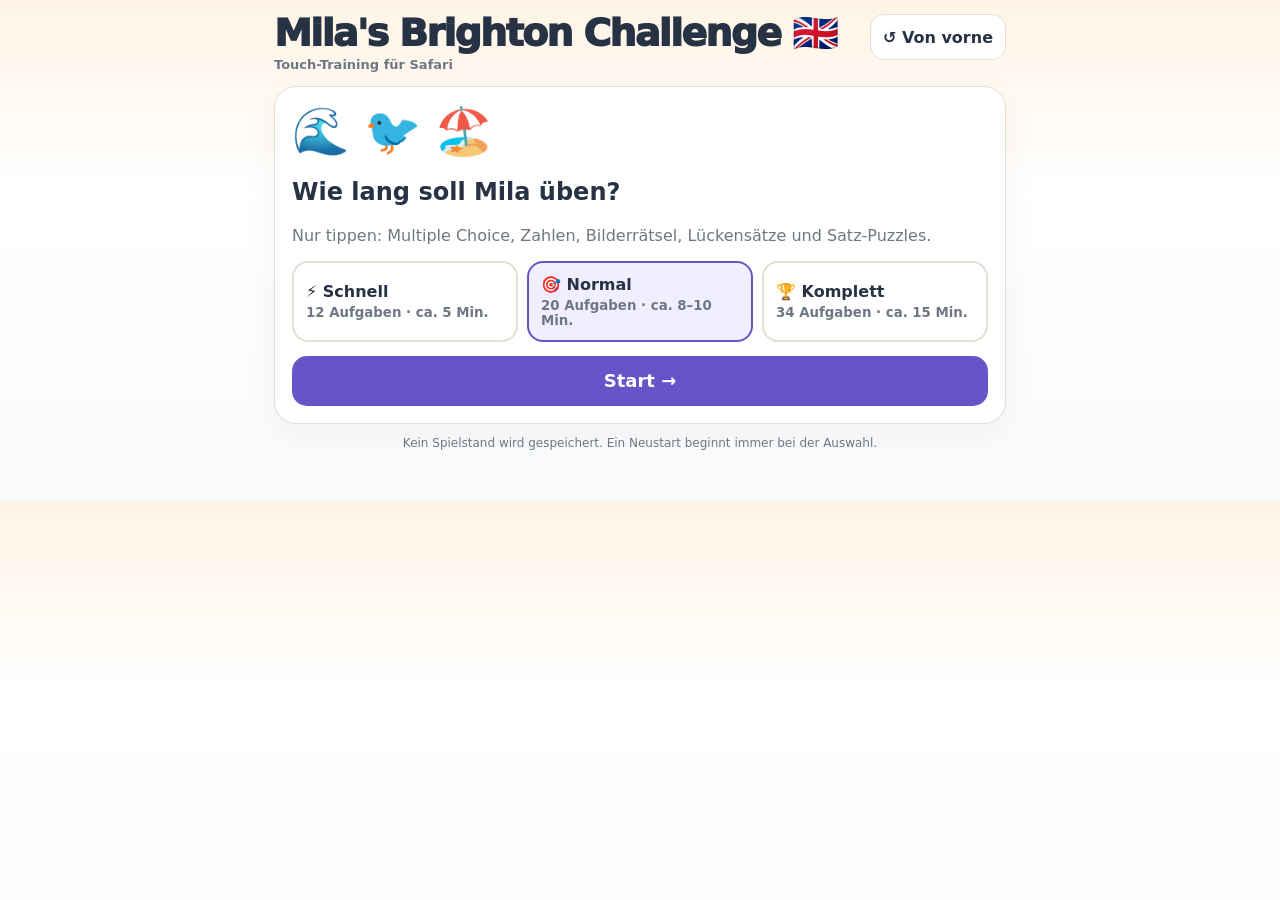
==== mila-brighton/index.html @ 9103e8d4 "Add Mila Brighton vocabulary trainer" ====
<!doctype html>
<html lang="de">
<head>
<meta charset="utf-8">
<meta name="viewport" content="width=device-width,initial-scale=1,viewport-fit=cover,maximum-scale=1">
<meta name="apple-mobile-web-app-capable" content="yes">
<meta name="format-detection" content="telephone=no">
<title>Mila's Brighton Challenge</title>
<style>
:root{--a:#6555c9;--as:#f1efff;--i:#273244;--m:#6f7783;--l:#e6ddd3;--g:#177a55;--gb:#edf8f2;--r:#b94747;--rb:#fff0f0}*{box-sizing:border-box;-webkit-tap-highlight-color:transparent}body{margin:0;background:linear-gradient(#fff4e5,#fff 38%,#f8fafc);color:var(--i);font-family:-apple-system,BlinkMacSystemFont,"Segoe UI",system-ui,sans-serif}button{font:inherit;touch-action:manipulation;-webkit-appearance:none;appearance:none}.app{max-width:760px;margin:auto;padding:14px 14px 40px}.top{display:flex;justify-content:space-between;align-items:flex-start;gap:10px;margin-bottom:14px}.title{font-size:clamp(25px,7vw,38px);font-weight:950;letter-spacing:-.045em;line-height:1.02}.sub,.muted{color:var(--m)}.sub{font-size:13px;font-weight:700;margin-top:4px}.card{background:#fff;border:1px solid var(--l);border-radius:22px;padding:17px;box-shadow:0 10px 34px #4030200d}.hide{display:none!important}.reset,.soft{border:1px solid var(--l);background:#f5f1eb;color:var(--i);border-radius:14px;padding:10px 12px;min-height:46px;font-weight:850}.reset{background:#fff;white-space:nowrap}.modes{display:grid;grid-template-columns:repeat(3,1fr);gap:9px;margin-top:13px}.mode{min-height:76px;border:2px solid var(--l);border-radius:16px;background:#fff;color:var(--i);padding:12px;text-align:left;font-weight:900}.mode small{display:block;color:var(--m);font-weight:650;margin-top:4px}.mode.sel{border-color:var(--a);background:var(--as)}.primary,.choice,.word,.chip{min-height:50px;border-radius:15px;padding:11px 14px;font-weight:850}.primary{width:100%;border:0;background:var(--a);color:#fff;font-size:18px}.primary:disabled{opacity:.4}.choice{width:100%;border:2px solid var(--l);background:#fff;color:var(--i);text-align:left;font-size:17px}.choice.ok{border-color:var(--g);background:var(--gb)}.choice.no{border-color:var(--r);background:var(--rb)}.choice:disabled{opacity:1}.stats{display:flex;gap:7px;flex-wrap:wrap;margin-bottom:10px}.pill{border:1px solid var(--l);background:#fff;border-radius:999px;padding:7px 10px;font-weight:850}.prog{height:9px;background:#ece6df;border-radius:99px;overflow:hidden;margin-bottom:15px}.prog div{height:100%;background:var(--a);width:0}.kind{font-size:12px;color:var(--a);font-weight:950;text-transform:uppercase;letter-spacing:.08em}.q{font-size:clamp(24px,6vw,34px);font-weight:950;letter-spacing:-.035em;line-height:1.14;margin:7px 0}.answers{display:grid;gap:9px;margin-top:13px}.pic{font-size:84px;text-align:center;background:#f5f8fb;border:1px solid var(--l);border-radius:18px;padding:20px;margin:11px 0}.feed{display:none;margin-top:12px;padding:11px 13px;border-radius:14px;font-weight:850}.feed.good{display:block;background:var(--gb);color:#116443}.feed.bad{display:block;background:var(--rb);color:#973535}.sentence{min-height:64px;border:2px dashed #cbc3b9;border-radius:15px;padding:9px;display:flex;gap:7px;flex-wrap:wrap;align-items:center;margin-top:10px}.words{display:flex;gap:7px;flex-wrap:wrap;margin-top:10px}.word{border:1px solid #d9d2ff;background:var(--as);color:var(--i)}.word.used{opacity:.32}.chip{border:1px solid var(--l);background:#fff;color:var(--i);min-height:44px;padding:8px 10px}.row{display:flex;gap:8px;flex-wrap:wrap;margin-top:10px}.row .primary{width:auto;flex:1}.result{font-size:clamp(54px,14vw,82px);font-weight:950;letter-spacing:-.06em}.weak{display:flex;gap:7px;flex-wrap:wrap}.weak button{border:1px solid var(--l);background:#fff;border-radius:999px;min-height:44px;padding:8px 11px;font-weight:800}@media(max-width:560px){.modes{grid-template-columns:1fr}.mode{min-height:66px}.card{padding:15px}.reset{font-size:14px;padding:8px 10px}}
</style>
</head>
<body>
<div class="app" id="app">
<div class="top"><div><div class="title">Mila's Brighton Challenge 🇬🇧</div><div class="sub">Touch-Training für Safari</div></div><button id="homeTop" class="reset" type="button">↺ Von vorne</button></div>

<section id="start" class="card">
<div style="font-size:46px">🌊 🐦 🏖️</div><h2>Wie lang soll Mila üben?</h2>
<p class="muted">Nur tippen: Multiple Choice, Zahlen, Bilderrätsel, Lückensätze und Satz-Puzzles.</p>
<div class="modes">
<button class="mode" data-n="12" type="button">⚡ Schnell<small>12 Aufgaben · ca. 5 Min.</small></button>
<button class="mode sel" data-n="20" type="button">🎯 Normal<small>20 Aufgaben · ca. 8–10 Min.</small></button>
<button class="mode" data-n="34" type="button">🏆 Komplett<small>34 Aufgaben · ca. 15 Min.</small></button>
</div><button id="startBtn" class="primary" type="button" style="margin-top:14px">Start →</button>
</section>

<section id="quiz" class="hide">
<div class="stats"><span class="pill">⭐ <span id="score">0</span></span><span class="pill">🔥 <span id="streak">0</span></span><span class="pill"><span id="pos">1</span>/<span id="total">20</span></span></div>
<div class="prog"><div id="prog"></div></div>
<div class="card"><div id="kind" class="kind"></div><div id="q" class="q"></div><div id="pic" class="pic hide"></div><div id="answers" class="answers"></div>
<div id="builder" class="hide"><div id="sentence" class="sentence"><span class="muted">Tippe unten auf die Wörter.</span></div><div id="words" class="words"></div><div class="row"><button id="clear" class="soft" type="button">↩ Zurück</button><button id="check" class="primary" type="button">Satz prüfen ✓</button></div></div>
<div id="feed" class="feed" aria-live="polite"></div><button id="next" class="primary" type="button" style="margin-top:12px" disabled>Weiter →</button></div>
</section>

<section id="done" class="card hide">
<div style="font-size:54px">🎉</div><h2>Geschafft!</h2><div class="result"><span id="pct">0</span>%</div><p id="resultText" class="muted"></p><span class="pill">⭐ <span id="final">0</span> Punkte</span>
<h3>Noch einmal anschauen</h3><div id="weak" class="weak"></div>
<button id="retry" class="primary" type="button" style="margin-top:16px">🔁 Fehler-Runde</button><button id="homeBottom" class="soft" type="button" style="width:100%;margin-top:8px">↺ Ganz von vorne</button>
</section>
<p class="muted" style="text-align:center;font-size:12px">Kein Spielstand wird gespeichert. Ein Neustart beginnt immer bei der Auswahl.</p>
</div>
<script>
(function(){
"use strict";
var A=document.getElementById("app"),n=20,qs=[],ix=0,sc=0,st=0,first=true,bad=[],cur=null;
var V=[
["Welcome","Willkommen","Wörter"],["Welcome to Brighton.","Willkommen in Brighton.","Sätze"],["My name is Alice.","Ich heiße Alice.","Sätze"],["I'm from Brighton.","Ich bin aus Brighton.","Sätze"],["I am from Brighton.","Ich komme aus Brighton.","Sätze"],["I'm eleven years old.","Ich bin elf Jahre alt.","Sätze"],
["one","eins","Zahlen"],["two","zwei","Zahlen"],["three","drei","Zahlen"],["four","vier","Zahlen"],["five","fünf","Zahlen"],["six","sechs","Zahlen"],["seven","sieben","Zahlen"],["eight","acht","Zahlen"],["nine","neun","Zahlen"],["ten","zehn","Zahlen"],["eleven","elf","Zahlen"],["twelve","zwölf","Zahlen"],
["a city, cities","eine Stadt, Städte","Orte"],["in England","in England","Orte"],["my friend","mein Freund / meine Freundin","Menschen"],["too","auch","Wörter"],["by the sea","am Meer","Orte"],["the","der / die / das","Wörter"],["sea","das Meer","Orte"],["boy","der Junge","Menschen"],["girl","das Mädchen","Menschen"],["beach","der Strand","Orte"],["seagull","die Möwe","Natur"],["sky","der Himmel","Natur"],["stone","der Stein","Natur"],["(to) see","sehen / besuchen","Verben"],["(to) like","mögen","Verben"],["picture","das Bild","Wörter"],["(to) think","denken / glauben / meinen","Verben"],["nice","schön / nett","Wörter"],["I like the picture.","Ich mag das Bild.","Sätze"],["I think Scout is nice.","Ich finde / denke, Scout ist nett.","Sätze"]
].map(function(x){return{en:x[0],de:x[1],cat:x[2]};});
var B=[["Welcome","to","Brighton."],["My","name","is","Alice."],["I'm","from","Brighton."],["I","am","from","Brighton."],["I'm","eleven","years","old."],["I","like","the","picture."],["I","think","Scout","is","nice."]];
var P=[["sea","🌊"],["beach","🏖️"],["seagull","🐦"],["sky","🌤️"],["stone","🪨"],["boy","👦"],["girl","👧"],["picture","🖼️"],["a city, cities","🏙️"]];
function $(id){return document.getElementById(id)}function sh(a){a=a.slice();for(var i=a.length-1;i>0;i--){var j=Math.floor(Math.random()*(i+1)),t=a[i];a[i]=a[j];a[j]=t}return a}function pick(a,k){return sh(a).slice(0,k)}function norm(s){return String(s).replace(/[.?!]/g,"").replace(/\s+/g," ").trim().toLowerCase()}function show(id){$(id).classList.remove("hide")}function hide(id){$(id).classList.add("hide")}
function vfind(x){for(var i=0;i<V.length;i++)if(V[i].en===x)return V[i];return null}
function opts(ans,field,cat){var a=V.filter(function(v){return v[field]!==ans&&(v.cat===cat||cat==="Sätze")}).map(function(v){return v[field]});a=pick(a,3);while(a.length<3)a.push(["beach","seven","nice"][a.length]);a.push(ans);return sh(a)}
function pool(){var p=[];V.forEach(function(v){p.push({t:"mc",q:'Was bedeutet „'+v.en+'“?',a:v.de,o:opts(v.de,"de",v.cat),k:v.en});p.push({t:"mc",q:'Wie heißt „'+v.de+'“ auf Englisch?',a:v.en,o:opts(v.en,"en",v.cat),k:v.en})});P.forEach(function(x){var v=vfind(x[0]);p.push({t:"pic",q:"Was siehst du?",a:v.en,o:opts(v.en,"en",v.cat),k:v.en,e:x[1]})});B.forEach(function(w){p.push({t:"build",q:"Baue den englischen Satz.",a:w.join(" "),w:w,k:w.join(" ")})});p.push({t:"mc",q:"I ___ the picture.",a:"like",o:sh(["like","sea","eleven","girl"]),k:"(to) like"});p.push({t:"mc",q:"I ___ Scout is nice.",a:"think",o:sh(["think","beach","picture","seven"]),k:"(to) think"});p.push({t:"mc",q:"Welches englische Wort ist KEINE Zahl?",a:"sky",o:sh(["five","seven","sky","twelve"]),k:"sky"});p.push({t:"mc",q:"Welches Wort bezeichnet KEINEN Menschen?",a:"stone",o:sh(["boy","girl","my friend","stone"]),k:"stone"});return p}
function make(k){var p=pool(),o=pick(p.filter(function(x){return x.t==="pic"}),Math.min(4,Math.floor(k/5))).concat(pick(p.filter(function(x){return x.t==="build"}),Math.min(4,Math.floor(k/6))));var rest=p.filter(function(x){return o.indexOf(x)<0});return sh(o.concat(pick(rest,k-o.length))).slice(0,k)}
function home(){qs=[];ix=0;sc=0;st=0;first=true;bad=[];cur=null;hide("quiz");hide("done");show("start");$("score").textContent="0";$("streak").textContent="0";$("prog").style.width="0%";window.scrollTo(0,0)}
function start(list){qs=list||make(n);ix=0;sc=0;st=0;bad=[];hide("start");hide("done");show("quiz");$("total").textContent=qs.length;render();window.scrollTo(0,0)}
function feed(c,t){$("feed").className="feed "+c;$("feed").textContent=t}function clearFeed(){$("feed").className="feed";$("feed").textContent=""}
function render(){cur=qs[ix];first=true;$("score").textContent=sc;$("streak").textContent=st;$("pos").textContent=ix+1;$("prog").style.width=(ix/qs.length*100)+"%";$("q").textContent=cur.q;$("answers").innerHTML="";hide("pic");hide("builder");clearFeed();$("next").disabled=true;$("check").disabled=false;$("clear").disabled=false;$("kind").textContent=cur.t==="build"?"Satz-Puzzle":cur.t==="pic"?"Bilderrätsel":"Multiple Choice";if(cur.t==="pic"){$("pic").textContent=cur.e;show("pic")}if(cur.t==="build"){builder();return}cur.o.forEach(function(x){var b=document.createElement("button");b.type="button";b.className="choice";b.textContent=x;b.setAttribute("data-a",x);$("answers").appendChild(b)})}
function answer(b,x){if(!$("next").disabled)return;if(x===cur.a){b.classList.add("ok");Array.prototype.forEach.call($("answers").children,function(z){z.disabled=true});var pts=first?10:5;sc+=pts;if(first)st++;$("score").textContent=sc;$("streak").textContent=st;feed("good","✅ Richtig! +"+pts+" Punkte");$("next").disabled=false}else{b.classList.add("no");b.disabled=true;bad.push(cur.k);st=0;first=false;$("streak").textContent="0";feed("bad","Fast – probier noch einmal.")}}
function builder(){show("builder");$("sentence").innerHTML='<span class="muted">Tippe unten auf die Wörter.</span>';$("words").innerHTML="";sh(cur.w).forEach(function(x,i){var b=document.createElement("button");b.type="button";b.className="word";b.textContent=x;b.setAttribute("data-w",x);b.setAttribute("data-i",i);$("words").appendChild(b)})}
function addWord(b){if(b.classList.contains("used"))return;if($("sentence").querySelector(".muted"))$("sentence").innerHTML="";var c=document.createElement("button");c.type="button";c.className="chip";c.textContent=b.getAttribute("data-w");c.setAttribute("data-i",b.getAttribute("data-i"));$("sentence").appendChild(c);b.classList.add("used")}
function removeChip(c){var i=parseInt(c.getAttribute("data-i"),10),w=$("words").getElementsByTagName("button");if(w[i])w[i].classList.remove("used");c.parentNode.removeChild(c);if(!$("sentence").getElementsByTagName("button").length)$("sentence").innerHTML='<span class="muted">Tippe unten auf die Wörter.</span>'}
function check(){var ch=$("sentence").getElementsByTagName("button"),a=[],i;for(i=0;i<ch.length;i++)a.push(ch[i].textContent);var s=a.join(" ");if(!s){feed("bad","Tippe zuerst auf die Wörter.");return}if(norm(s)===norm(cur.a)){var pts=first?12:6;sc+=pts;if(first)st++;$("score").textContent=sc;$("streak").textContent=st;feed("good","✅ Perfekt gebaut! +"+pts+" Punkte");$("next").disabled=false;$("check").disabled=true;$("clear").disabled=true}else{bad.push(cur.k);st=0;first=false;$("streak").textContent="0";feed("bad","Noch nicht ganz. Tippe auf Wörter im Satz, um sie zurückzulegen.")}}
function next(){ix++;if(ix>=qs.length)finish();else{render();window.scrollTo(0,0)}}
function finish(){hide("quiz");show("done");var max=qs.reduce(function(s,q){return s+(q.t==="build"?12:10)},0),p=Math.max(0,Math.min(100,Math.round(sc/max*100)));$("pct").textContent=p;$("final").textContent=sc;$("resultText").textContent=p>=90?"Superstark! Vieles sitzt schon sehr sicher.":p>=70?"Richtig gute Runde. Ein paar Wörter lohnen sich noch einmal.":"Die Fehler-Runde trainiert jetzt genau die schwierigen Wörter.";$("weak").innerHTML="";var w=[];bad.forEach(function(x){if(w.indexOf(x)<0)w.push(x)});w=w.slice(0,12);if(!w.length){$("weak").innerHTML="<b>Keine Fehler – wow! 🎉</b>";$("retry").textContent="🎲 Bonus-Runde"}else{$("retry").textContent="🔁 Fehler-Runde";w.forEach(function(x){var v=vfind(x),b=document.createElement("button");b.type="button";b.textContent=x;b.setAttribute("data-k",x);b.setAttribute("data-d",v?v.de:"");b.setAttribute("data-open","0");$("weak").appendChild(b)})}window.scrollTo(0,0)}
function retry(){var w=[];bad.forEach(function(x){if(w.indexOf(x)<0)w.push(x)});var p=pool().filter(function(q){return w.indexOf(q.k)>=0});if(p.length<8)p=p.concat(pick(pool(),8-p.length));start(sh(p).slice(0,12))}
A.addEventListener("click",function(e){var b=e.target;while(b&&b!==A&&b.tagName!=="BUTTON")b=b.parentNode;if(!b||b===A||b.tagName!=="BUTTON")return;if(b.classList.contains("mode")){Array.prototype.forEach.call(document.querySelectorAll(".mode"),function(x){x.classList.remove("sel")});b.classList.add("sel");n=parseInt(b.getAttribute("data-n"),10)||20;return}if(b.id==="startBtn"){start();return}if(b.id==="homeTop"||b.id==="homeBottom"){home();return}if(b.classList.contains("choice")){answer(b,b.getAttribute("data-a"));return}if(b.id==="next"&&!b.disabled){next();return}if(b.classList.contains("word")){addWord(b);return}if(b.classList.contains("chip")){removeChip(b);return}if(b.id==="clear"){builder();clearFeed();return}if(b.id==="check"){check();return}if(b.id==="retry"){retry();return}if(b.hasAttribute("data-k")){var o=b.getAttribute("data-open")==="1",en=b.getAttribute("data-k"),de=b.getAttribute("data-d");b.textContent=o?en:en+" → "+de;b.setAttribute("data-open",o?"0":"1")}},false);
home();
})();
</script>
</body></html>
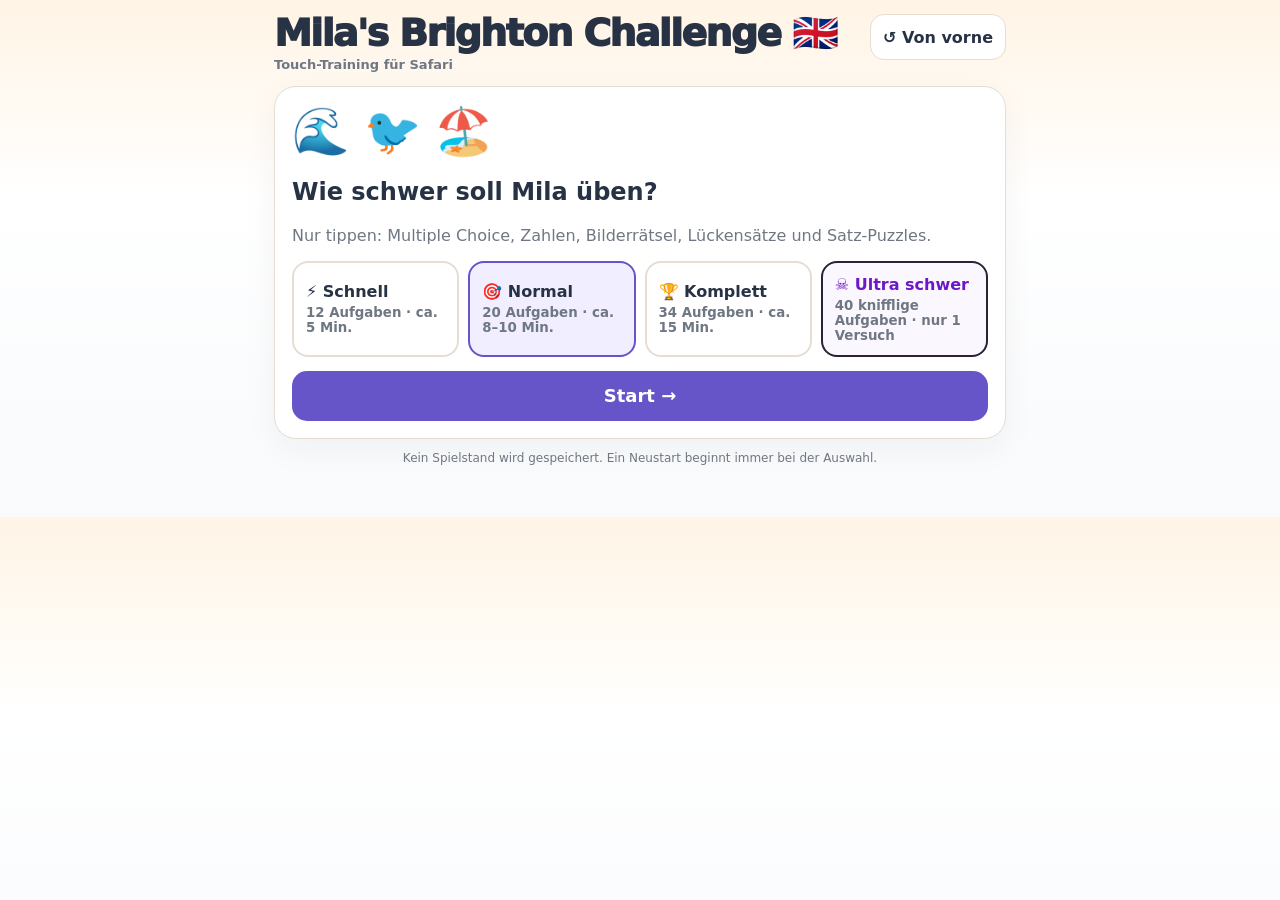
==== commit 35d576ed: "Add ultra hard mode to Mila Brighton trainer" ====
--- a/mila-brighton/index.html
+++ b/mila-brighton/index.html
@@ -7,7 +7,7 @@
 <meta name="format-detection" content="telephone=no">
 <title>Mila's Brighton Challenge</title>
 <style>
-:root{--a:#6555c9;--as:#f1efff;--i:#273244;--m:#6f7783;--l:#e6ddd3;--g:#177a55;--gb:#edf8f2;--r:#b94747;--rb:#fff0f0}*{box-sizing:border-box;-webkit-tap-highlight-color:transparent}body{margin:0;background:linear-gradient(#fff4e5,#fff 38%,#f8fafc);color:var(--i);font-family:-apple-system,BlinkMacSystemFont,"Segoe UI",system-ui,sans-serif}button{font:inherit;touch-action:manipulation;-webkit-appearance:none;appearance:none}.app{max-width:760px;margin:auto;padding:14px 14px 40px}.top{display:flex;justify-content:space-between;align-items:flex-start;gap:10px;margin-bottom:14px}.title{font-size:clamp(25px,7vw,38px);font-weight:950;letter-spacing:-.045em;line-height:1.02}.sub,.muted{color:var(--m)}.sub{font-size:13px;font-weight:700;margin-top:4px}.card{background:#fff;border:1px solid var(--l);border-radius:22px;padding:17px;box-shadow:0 10px 34px #4030200d}.hide{display:none!important}.reset,.soft{border:1px solid var(--l);background:#f5f1eb;color:var(--i);border-radius:14px;padding:10px 12px;min-height:46px;font-weight:850}.reset{background:#fff;white-space:nowrap}.modes{display:grid;grid-template-columns:repeat(3,1fr);gap:9px;margin-top:13px}.mode{min-height:76px;border:2px solid var(--l);border-radius:16px;background:#fff;color:var(--i);padding:12px;text-align:left;font-weight:900}.mode small{display:block;color:var(--m);font-weight:650;margin-top:4px}.mode.sel{border-color:var(--a);background:var(--as)}.primary,.choice,.word,.chip{min-height:50px;border-radius:15px;padding:11px 14px;font-weight:850}.primary{width:100%;border:0;background:var(--a);color:#fff;font-size:18px}.primary:disabled{opacity:.4}.choice{width:100%;border:2px solid var(--l);background:#fff;color:var(--i);text-align:left;font-size:17px}.choice.ok{border-color:var(--g);background:var(--gb)}.choice.no{border-color:var(--r);background:var(--rb)}.choice:disabled{opacity:1}.stats{display:flex;gap:7px;flex-wrap:wrap;margin-bottom:10px}.pill{border:1px solid var(--l);background:#fff;border-radius:999px;padding:7px 10px;font-weight:850}.prog{height:9px;background:#ece6df;border-radius:99px;overflow:hidden;margin-bottom:15px}.prog div{height:100%;background:var(--a);width:0}.kind{font-size:12px;color:var(--a);font-weight:950;text-transform:uppercase;letter-spacing:.08em}.q{font-size:clamp(24px,6vw,34px);font-weight:950;letter-spacing:-.035em;line-height:1.14;margin:7px 0}.answers{display:grid;gap:9px;margin-top:13px}.pic{font-size:84px;text-align:center;background:#f5f8fb;border:1px solid var(--l);border-radius:18px;padding:20px;margin:11px 0}.feed{display:none;margin-top:12px;padding:11px 13px;border-radius:14px;font-weight:850}.feed.good{display:block;background:var(--gb);color:#116443}.feed.bad{display:block;background:var(--rb);color:#973535}.sentence{min-height:64px;border:2px dashed #cbc3b9;border-radius:15px;padding:9px;display:flex;gap:7px;flex-wrap:wrap;align-items:center;margin-top:10px}.words{display:flex;gap:7px;flex-wrap:wrap;margin-top:10px}.word{border:1px solid #d9d2ff;background:var(--as);color:var(--i)}.word.used{opacity:.32}.chip{border:1px solid var(--l);background:#fff;color:var(--i);min-height:44px;padding:8px 10px}.row{display:flex;gap:8px;flex-wrap:wrap;margin-top:10px}.row .primary{width:auto;flex:1}.result{font-size:clamp(54px,14vw,82px);font-weight:950;letter-spacing:-.06em}.weak{display:flex;gap:7px;flex-wrap:wrap}.weak button{border:1px solid var(--l);background:#fff;border-radius:999px;min-height:44px;padding:8px 11px;font-weight:800}@media(max-width:560px){.modes{grid-template-columns:1fr}.mode{min-height:66px}.card{padding:15px}.reset{font-size:14px;padding:8px 10px}}
+:root{--a:#6555c9;--as:#f1efff;--i:#273244;--m:#6f7783;--l:#e6ddd3;--g:#177a55;--gb:#edf8f2;--r:#b94747;--rb:#fff0f0}*{box-sizing:border-box;-webkit-tap-highlight-color:transparent}body{margin:0;background:linear-gradient(#fff4e5,#fff 38%,#f8fafc);color:var(--i);font-family:-apple-system,BlinkMacSystemFont,"Segoe UI",system-ui,sans-serif}button{font:inherit;touch-action:manipulation;-webkit-appearance:none;appearance:none}.app{max-width:760px;margin:auto;padding:14px 14px 40px}.top{display:flex;justify-content:space-between;align-items:flex-start;gap:10px;margin-bottom:14px}.title{font-size:clamp(25px,7vw,38px);font-weight:950;letter-spacing:-.045em;line-height:1.02}.sub,.muted{color:var(--m)}.sub{font-size:13px;font-weight:700;margin-top:4px}.card{background:#fff;border:1px solid var(--l);border-radius:22px;padding:17px;box-shadow:0 10px 34px #4030200d}.hide{display:none!important}.reset,.soft{border:1px solid var(--l);background:#f5f1eb;color:var(--i);border-radius:14px;padding:10px 12px;min-height:46px;font-weight:850}.reset{background:#fff;white-space:nowrap}.modes{display:grid;grid-template-columns:repeat(4,1fr);gap:9px;margin-top:13px}.mode{min-height:76px;border:2px solid var(--l);border-radius:16px;background:#fff;color:var(--i);padding:12px;text-align:left;font-weight:900}.mode small{display:block;color:var(--m);font-weight:650;margin-top:4px}.mode.sel{border-color:var(--a);background:var(--as)}.mode.ultra{border-color:#292333;background:#fbf7ff}.mode.ultra.sel{border-color:#8b2cf5;background:#f3eaff}.mode.ultra b{color:#6d18c6}.primary,.choice,.word,.chip{min-height:50px;border-radius:15px;padding:11px 14px;font-weight:850}.primary{width:100%;border:0;background:var(--a);color:#fff;font-size:18px}.primary:disabled{opacity:.4}.choice{width:100%;border:2px solid var(--l);background:#fff;color:var(--i);text-align:left;font-size:17px}.choice.ok{border-color:var(--g);background:var(--gb)}.choice.no{border-color:var(--r);background:var(--rb)}.choice:disabled{opacity:1}.stats{display:flex;gap:7px;flex-wrap:wrap;margin-bottom:10px}.pill{border:1px solid var(--l);background:#fff;border-radius:999px;padding:7px 10px;font-weight:850}.prog{height:9px;background:#ece6df;border-radius:99px;overflow:hidden;margin-bottom:15px}.prog div{height:100%;background:var(--a);width:0}.kind{font-size:12px;color:var(--a);font-weight:950;text-transform:uppercase;letter-spacing:.08em}.q{font-size:clamp(24px,6vw,34px);font-weight:950;letter-spacing:-.035em;line-height:1.14;margin:7px 0}.answers{display:grid;gap:9px;margin-top:13px}.pic{font-size:84px;text-align:center;background:#f5f8fb;border:1px solid var(--l);border-radius:18px;padding:20px;margin:11px 0}.feed{display:none;margin-top:12px;padding:11px 13px;border-radius:14px;font-weight:850}.feed.good{display:block;background:var(--gb);color:#116443}.feed.bad{display:block;background:var(--rb);color:#973535}.sentence{min-height:64px;border:2px dashed #cbc3b9;border-radius:15px;padding:9px;display:flex;gap:7px;flex-wrap:wrap;align-items:center;margin-top:10px}.words{display:flex;gap:7px;flex-wrap:wrap;margin-top:10px}.word{border:1px solid #d9d2ff;background:var(--as);color:var(--i)}.word.used{opacity:.32}.chip{border:1px solid var(--l);background:#fff;color:var(--i);min-height:44px;padding:8px 10px}.row{display:flex;gap:8px;flex-wrap:wrap;margin-top:10px}.row .primary{width:auto;flex:1}.result{font-size:clamp(54px,14vw,82px);font-weight:950;letter-spacing:-.06em}.weak{display:flex;gap:7px;flex-wrap:wrap}.weak button{border:1px solid var(--l);background:#fff;border-radius:999px;min-height:44px;padding:8px 11px;font-weight:800}@media(max-width:560px){.modes{grid-template-columns:1fr}.mode{min-height:66px}.card{padding:15px}.reset{font-size:14px;padding:8px 10px}}
 </style>
 </head>
 <body>
@@ -15,12 +15,13 @@
 <div class="top"><div><div class="title">Mila's Brighton Challenge 🇬🇧</div><div class="sub">Touch-Training für Safari</div></div><button id="homeTop" class="reset" type="button">↺ Von vorne</button></div>
 
 <section id="start" class="card">
-<div style="font-size:46px">🌊 🐦 🏖️</div><h2>Wie lang soll Mila üben?</h2>
+<div style="font-size:46px">🌊 🐦 🏖️</div><h2>Wie schwer soll Mila üben?</h2>
 <p class="muted">Nur tippen: Multiple Choice, Zahlen, Bilderrätsel, Lückensätze und Satz-Puzzles.</p>
 <div class="modes">
 <button class="mode" data-n="12" type="button">⚡ Schnell<small>12 Aufgaben · ca. 5 Min.</small></button>
 <button class="mode sel" data-n="20" type="button">🎯 Normal<small>20 Aufgaben · ca. 8–10 Min.</small></button>
 <button class="mode" data-n="34" type="button">🏆 Komplett<small>34 Aufgaben · ca. 15 Min.</small></button>
+<button class="mode ultra" data-n="40" data-hard="1" type="button"><b>☠️ Ultra schwer</b><small>40 knifflige Aufgaben · nur 1 Versuch</small></button>
 </div><button id="startBtn" class="primary" type="button" style="margin-top:14px">Start →</button>
 </section>
 
@@ -42,7 +43,7 @@
 <script>
 (function(){
 "use strict";
-var A=document.getElementById("app"),n=20,qs=[],ix=0,sc=0,st=0,first=true,bad=[],cur=null;
+var A=document.getElementById("app"),n=20,ultra=false,qs=[],ix=0,sc=0,st=0,first=true,bad=[],cur=null;
 var V=[
 ["Welcome","Willkommen","Wörter"],["Welcome to Brighton.","Willkommen in Brighton.","Sätze"],["My name is Alice.","Ich heiße Alice.","Sätze"],["I'm from Brighton.","Ich bin aus Brighton.","Sätze"],["I am from Brighton.","Ich komme aus Brighton.","Sätze"],["I'm eleven years old.","Ich bin elf Jahre alt.","Sätze"],
 ["one","eins","Zahlen"],["two","zwei","Zahlen"],["three","drei","Zahlen"],["four","vier","Zahlen"],["five","fünf","Zahlen"],["six","sechs","Zahlen"],["seven","sieben","Zahlen"],["eight","acht","Zahlen"],["nine","neun","Zahlen"],["ten","zehn","Zahlen"],["eleven","elf","Zahlen"],["twelve","zwölf","Zahlen"],
@@ -54,20 +55,56 @@
 function vfind(x){for(var i=0;i<V.length;i++)if(V[i].en===x)return V[i];return null}
 function opts(ans,field,cat){var a=V.filter(function(v){return v[field]!==ans&&(v.cat===cat||cat==="Sätze")}).map(function(v){return v[field]});a=pick(a,3);while(a.length<3)a.push(["beach","seven","nice"][a.length]);a.push(ans);return sh(a)}
 function pool(){var p=[];V.forEach(function(v){p.push({t:"mc",q:'Was bedeutet „'+v.en+'“?',a:v.de,o:opts(v.de,"de",v.cat),k:v.en});p.push({t:"mc",q:'Wie heißt „'+v.de+'“ auf Englisch?',a:v.en,o:opts(v.en,"en",v.cat),k:v.en})});P.forEach(function(x){var v=vfind(x[0]);p.push({t:"pic",q:"Was siehst du?",a:v.en,o:opts(v.en,"en",v.cat),k:v.en,e:x[1]})});B.forEach(function(w){p.push({t:"build",q:"Baue den englischen Satz.",a:w.join(" "),w:w,k:w.join(" ")})});p.push({t:"mc",q:"I ___ the picture.",a:"like",o:sh(["like","sea","eleven","girl"]),k:"(to) like"});p.push({t:"mc",q:"I ___ Scout is nice.",a:"think",o:sh(["think","beach","picture","seven"]),k:"(to) think"});p.push({t:"mc",q:"Welches englische Wort ist KEINE Zahl?",a:"sky",o:sh(["five","seven","sky","twelve"]),k:"sky"});p.push({t:"mc",q:"Welches Wort bezeichnet KEINEN Menschen?",a:"stone",o:sh(["boy","girl","my friend","stone"]),k:"stone"});return p}
-function make(k){var p=pool(),o=pick(p.filter(function(x){return x.t==="pic"}),Math.min(4,Math.floor(k/5))).concat(pick(p.filter(function(x){return x.t==="build"}),Math.min(4,Math.floor(k/6))));var rest=p.filter(function(x){return o.indexOf(x)<0});return sh(o.concat(pick(rest,k-o.length))).slice(0,k)}
-function home(){qs=[];ix=0;sc=0;st=0;first=true;bad=[];cur=null;hide("quiz");hide("done");show("start");$("score").textContent="0";$("streak").textContent="0";$("prog").style.width="0%";window.scrollTo(0,0)}
+function ultraPool(){
+var h=[
+{q:"Welche Übersetzung ist FALSCH?",a:"sea → der Strand",o:["sea → der Strand","beach → der Strand","sky → der Himmel","stone → der Stein","seagull → die Möwe"],k:"sea"},
+{q:"Welche Übersetzung ist FALSCH?",a:"nice → das Meer",o:["nice → das Meer","too → auch","picture → das Bild","the → der / die / das","boy → der Junge"],k:"nice"},
+{q:"Welcher Satz bedeutet „Ich mag das Bild.“?",a:"I like the picture.",o:["I like the picture.","I think the picture.","I see the picture.","I like the sea.","I think Scout is nice."],k:"I like the picture."},
+{q:"Welcher Satz bedeutet „Ich finde Scout nett.“?",a:"I think Scout is nice.",o:["I think Scout is nice.","I like Scout is nice.","I see Scout is nice.","I think Scout is eleven.","I like the picture."],k:"I think Scout is nice."},
+{q:"Welche Form ist korrekt?",a:"I'm eleven years old.",o:["I'm eleven years old.","I'm eleven year old.","I eleven years old.","I'm eleven old years.","I'm years eleven old."],k:"I'm eleven years old."},
+{q:"Welche Begrüßung ist korrekt?",a:"Welcome to Brighton.",o:["Welcome to Brighton.","Welcome at Brighton.","Welcome in to Brighton.","Welcome Brighton to.","Welcome on Brighton."],k:"Welcome to Brighton."},
+{q:"Welche Form ist korrekt?",a:"My name is Alice.",o:["My name is Alice.","My is name Alice.","Name my is Alice.","My name Alice is.","I name is Alice."],k:"My name is Alice."},
+{q:"Welches Wort kann „denken / glauben / meinen“ bedeuten?",a:"(to) think",o:["(to) think","(to) like","(to) see","nice","too"],k:"(to) think"},
+{q:"Welches Wort bedeutet „mögen“?",a:"(to) like",o:["(to) like","(to) think","(to) see","nice","the"],k:"(to) like"},
+{q:"Welche Wendung bedeutet „am Meer“?",a:"by the sea",o:["by the sea","in the sea","at the beach","in England","by the sky"],k:"by the sea"},
+{q:"Was ist der Unterschied? Wähle das Wort für STRAND.",a:"beach",o:["beach","sea","sky","stone","city"],k:"beach"},
+{q:"Was ist der Unterschied? Wähle das Wort für MEER.",a:"sea",o:["sea","beach","sky","stone","city"],k:"sea"},
+{q:"Welches Wort ist die Möwe?",a:"seagull",o:["seagull","sea","girl","sky","stone"],k:"seagull"},
+{q:"Welches Wort hat hier die Mehrzahl „cities“?",a:"a city, cities",o:["a city, cities","sea","beach","picture","my friend"],k:"a city, cities"},
+{q:"Welches kleine Wort bedeutet „auch“?",a:"too",o:["too","the","to","two","think"],k:"too"},
+{q:"Achtung ähnlich: Welches bedeutet die Zahl ZWEI?",a:"two",o:["two","too","to","twelve","ten"],k:"two"},
+{q:"Welche Zahl kommt direkt nach eleven?",a:"twelve",o:["twelve","ten","nine","eight","two"],k:"twelve"},
+{q:"Welche Zahl ist ACHT?",a:"eight",o:["eight","eleven","twelve","three","six"],k:"eight"},
+{q:"Welche Zahl ist ELF?",a:"eleven",o:["eleven","eight","twelve","seven","ten"],k:"eleven"},
+{q:"Welche Schreibweise für ZWÖLF ist richtig?",a:"twelve",o:["twelve","twelwe","twelv","twelweve","twelvee"],k:"twelve"},
+{q:"Welche Schreibweise für ACHT ist richtig?",a:"eight",o:["eight","eigth","aight","eigt","eighth"],k:"eight"},
+{q:"Welche Aussage passt zu Brighton aus den Vokabeln?",a:"a city by the sea",o:["a city by the sea","a stone in the sky","a beach in a city","a seagull in England only","a picture by the boy"],k:"by the sea"},
+{q:"Welche zwei Wörter gehören semantisch am engsten zusammen?",a:"beach + sea",o:["beach + sea","boy + twelve","picture + eleven","the + stone","nice + sky"],k:"beach"},
+{q:"Welche zwei Wörter sind Personen?",a:"boy + girl",o:["boy + girl","sea + beach","sky + stone","picture + city","too + the"],k:"boy"},
+{q:"Welche zwei sind Verben?",a:"(to) like + (to) think",o:["(to) like + (to) think","nice + picture","sea + beach","boy + girl","too + the"],k:"(to) like"},
+{q:"Welcher Satz nennt einen Namen?",a:"My name is Alice.",o:["My name is Alice.","I'm from Brighton.","I'm eleven years old.","Welcome to Brighton.","I like the picture."],k:"My name is Alice."},
+{q:"Welcher Satz nennt ein Alter?",a:"I'm eleven years old.",o:["I'm eleven years old.","I'm from Brighton.","My name is Alice.","Welcome to Brighton.","I like the picture."],k:"I'm eleven years old."},
+{q:"Welcher Satz sagt, wo jemand herkommt?",a:"I'm from Brighton.",o:["I'm from Brighton.","I'm eleven years old.","I like the picture.","Welcome to Brighton.","My name is Alice."],k:"I'm from Brighton."},
+{q:"Welches Wort passt: I ___ the picture.",a:"like",o:["like","think","sea","nice","eleven"],k:"(to) like"},
+{q:"Welches Wort passt: I ___ Scout is nice.",a:"think",o:["think","like","see","picture","too"],k:"(to) think"}
+];
+return h.map(function(x){return{t:"mc",q:x.q,a:x.a,o:sh(x.o),k:x.k,hard:true}}).concat(
+B.map(function(w){return{t:"build",q:"ULTRA: Baue den Satz ohne Hinweis.",a:w.join(" "),w:w,k:w.join(" "),hard:true}})
+)}
+function make(k){if(ultra){var hp=ultraPool(),base=pool().filter(function(x){return x.t!=="pic"});var o=sh(hp).slice(0,Math.min(hp.length,k));if(o.length<k)o=o.concat(sh(base).slice(0,k-o.length));return sh(o).slice(0,k)}var p=pool(),o=pick(p.filter(function(x){return x.t==="pic"}),Math.min(4,Math.floor(k/5))).concat(pick(p.filter(function(x){return x.t==="build"}),Math.min(4,Math.floor(k/6))));var rest=p.filter(function(x){return o.indexOf(x)<0});return sh(o.concat(pick(rest,k-o.length))).slice(0,k)}
+function home(){qs=[];ix=0;sc=0;st=0;first=true;bad=[];cur=null;ultra=false;n=20;Array.prototype.forEach.call(document.querySelectorAll(".mode"),function(x){x.classList.remove("sel")});var def=document.querySelector(".mode[data-n=\"20\"]");if(def)def.classList.add("sel");hide("quiz");hide("done");show("start");$("score").textContent="0";$("streak").textContent="0";$("prog").style.width="0%";window.scrollTo(0,0)}
 function start(list){qs=list||make(n);ix=0;sc=0;st=0;bad=[];hide("start");hide("done");show("quiz");$("total").textContent=qs.length;render();window.scrollTo(0,0)}
 function feed(c,t){$("feed").className="feed "+c;$("feed").textContent=t}function clearFeed(){$("feed").className="feed";$("feed").textContent=""}
-function render(){cur=qs[ix];first=true;$("score").textContent=sc;$("streak").textContent=st;$("pos").textContent=ix+1;$("prog").style.width=(ix/qs.length*100)+"%";$("q").textContent=cur.q;$("answers").innerHTML="";hide("pic");hide("builder");clearFeed();$("next").disabled=true;$("check").disabled=false;$("clear").disabled=false;$("kind").textContent=cur.t==="build"?"Satz-Puzzle":cur.t==="pic"?"Bilderrätsel":"Multiple Choice";if(cur.t==="pic"){$("pic").textContent=cur.e;show("pic")}if(cur.t==="build"){builder();return}cur.o.forEach(function(x){var b=document.createElement("button");b.type="button";b.className="choice";b.textContent=x;b.setAttribute("data-a",x);$("answers").appendChild(b)})}
-function answer(b,x){if(!$("next").disabled)return;if(x===cur.a){b.classList.add("ok");Array.prototype.forEach.call($("answers").children,function(z){z.disabled=true});var pts=first?10:5;sc+=pts;if(first)st++;$("score").textContent=sc;$("streak").textContent=st;feed("good","✅ Richtig! +"+pts+" Punkte");$("next").disabled=false}else{b.classList.add("no");b.disabled=true;bad.push(cur.k);st=0;first=false;$("streak").textContent="0";feed("bad","Fast – probier noch einmal.")}}
+function render(){cur=qs[ix];first=true;$("score").textContent=sc;$("streak").textContent=st;$("pos").textContent=ix+1;$("prog").style.width=(ix/qs.length*100)+"%";$("q").textContent=cur.q;$("answers").innerHTML="";hide("pic");hide("builder");clearFeed();$("next").disabled=true;$("check").disabled=false;$("clear").disabled=false;$("kind").textContent=ultra?"☠️ ULTRA SCHWER · 1 VERSUCH":(cur.t==="build"?"Satz-Puzzle":cur.t==="pic"?"Bilderrätsel":"Multiple Choice");if(cur.t==="pic"){$("pic").textContent=cur.e;show("pic")}if(cur.t==="build"){builder();return}cur.o.forEach(function(x){var b=document.createElement("button");b.type="button";b.className="choice";b.textContent=x;b.setAttribute("data-a",x);$("answers").appendChild(b)})}
+function answer(b,x){if(!$("next").disabled)return;if(x===cur.a){b.classList.add("ok");Array.prototype.forEach.call($("answers").children,function(z){z.disabled=true});var pts=first?10:5;sc+=pts;if(first)st++;$("score").textContent=sc;$("streak").textContent=st;feed("good","✅ Richtig! +"+pts+" Punkte");$("next").disabled=false}else{b.classList.add("no");bad.push(cur.k);st=0;first=false;$("streak").textContent="0";if(ultra){Array.prototype.forEach.call($("answers").children,function(z){z.disabled=true;if(z.getAttribute("data-a")===cur.a)z.classList.add("ok")});feed("bad","❌ Ein Versuch. Richtig wäre: "+cur.a);$("next").disabled=false}else{b.disabled=true;feed("bad","Fast – probier noch einmal.")}}}
 function builder(){show("builder");$("sentence").innerHTML='<span class="muted">Tippe unten auf die Wörter.</span>';$("words").innerHTML="";sh(cur.w).forEach(function(x,i){var b=document.createElement("button");b.type="button";b.className="word";b.textContent=x;b.setAttribute("data-w",x);b.setAttribute("data-i",i);$("words").appendChild(b)})}
 function addWord(b){if(b.classList.contains("used"))return;if($("sentence").querySelector(".muted"))$("sentence").innerHTML="";var c=document.createElement("button");c.type="button";c.className="chip";c.textContent=b.getAttribute("data-w");c.setAttribute("data-i",b.getAttribute("data-i"));$("sentence").appendChild(c);b.classList.add("used")}
 function removeChip(c){var i=parseInt(c.getAttribute("data-i"),10),w=$("words").getElementsByTagName("button");if(w[i])w[i].classList.remove("used");c.parentNode.removeChild(c);if(!$("sentence").getElementsByTagName("button").length)$("sentence").innerHTML='<span class="muted">Tippe unten auf die Wörter.</span>'}
-function check(){var ch=$("sentence").getElementsByTagName("button"),a=[],i;for(i=0;i<ch.length;i++)a.push(ch[i].textContent);var s=a.join(" ");if(!s){feed("bad","Tippe zuerst auf die Wörter.");return}if(norm(s)===norm(cur.a)){var pts=first?12:6;sc+=pts;if(first)st++;$("score").textContent=sc;$("streak").textContent=st;feed("good","✅ Perfekt gebaut! +"+pts+" Punkte");$("next").disabled=false;$("check").disabled=true;$("clear").disabled=true}else{bad.push(cur.k);st=0;first=false;$("streak").textContent="0";feed("bad","Noch nicht ganz. Tippe auf Wörter im Satz, um sie zurückzulegen.")}}
+function check(){var ch=$("sentence").getElementsByTagName("button"),a=[],i;for(i=0;i<ch.length;i++)a.push(ch[i].textContent);var s=a.join(" ");if(!s){feed("bad","Tippe zuerst auf die Wörter.");return}if(norm(s)===norm(cur.a)){var pts=first?12:6;sc+=pts;if(first)st++;$("score").textContent=sc;$("streak").textContent=st;feed("good","✅ Perfekt gebaut! +"+pts+" Punkte");$("next").disabled=false;$("check").disabled=true;$("clear").disabled=true}else{bad.push(cur.k);st=0;first=false;$("streak").textContent="0";if(ultra){feed("bad","❌ Ein Versuch. Richtig wäre: "+cur.a);$("next").disabled=false;$("check").disabled=true;$("clear").disabled=true}else{feed("bad","Noch nicht ganz. Tippe auf Wörter im Satz, um sie zurückzulegen.")}}}
 function next(){ix++;if(ix>=qs.length)finish();else{render();window.scrollTo(0,0)}}
-function finish(){hide("quiz");show("done");var max=qs.reduce(function(s,q){return s+(q.t==="build"?12:10)},0),p=Math.max(0,Math.min(100,Math.round(sc/max*100)));$("pct").textContent=p;$("final").textContent=sc;$("resultText").textContent=p>=90?"Superstark! Vieles sitzt schon sehr sicher.":p>=70?"Richtig gute Runde. Ein paar Wörter lohnen sich noch einmal.":"Die Fehler-Runde trainiert jetzt genau die schwierigen Wörter.";$("weak").innerHTML="";var w=[];bad.forEach(function(x){if(w.indexOf(x)<0)w.push(x)});w=w.slice(0,12);if(!w.length){$("weak").innerHTML="<b>Keine Fehler – wow! 🎉</b>";$("retry").textContent="🎲 Bonus-Runde"}else{$("retry").textContent="🔁 Fehler-Runde";w.forEach(function(x){var v=vfind(x),b=document.createElement("button");b.type="button";b.textContent=x;b.setAttribute("data-k",x);b.setAttribute("data-d",v?v.de:"");b.setAttribute("data-open","0");$("weak").appendChild(b)})}window.scrollTo(0,0)}
-function retry(){var w=[];bad.forEach(function(x){if(w.indexOf(x)<0)w.push(x)});var p=pool().filter(function(q){return w.indexOf(q.k)>=0});if(p.length<8)p=p.concat(pick(pool(),8-p.length));start(sh(p).slice(0,12))}
-A.addEventListener("click",function(e){var b=e.target;while(b&&b!==A&&b.tagName!=="BUTTON")b=b.parentNode;if(!b||b===A||b.tagName!=="BUTTON")return;if(b.classList.contains("mode")){Array.prototype.forEach.call(document.querySelectorAll(".mode"),function(x){x.classList.remove("sel")});b.classList.add("sel");n=parseInt(b.getAttribute("data-n"),10)||20;return}if(b.id==="startBtn"){start();return}if(b.id==="homeTop"||b.id==="homeBottom"){home();return}if(b.classList.contains("choice")){answer(b,b.getAttribute("data-a"));return}if(b.id==="next"&&!b.disabled){next();return}if(b.classList.contains("word")){addWord(b);return}if(b.classList.contains("chip")){removeChip(b);return}if(b.id==="clear"){builder();clearFeed();return}if(b.id==="check"){check();return}if(b.id==="retry"){retry();return}if(b.hasAttribute("data-k")){var o=b.getAttribute("data-open")==="1",en=b.getAttribute("data-k"),de=b.getAttribute("data-d");b.textContent=o?en:en+" → "+de;b.setAttribute("data-open",o?"0":"1")}},false);
+function finish(){hide("quiz");show("done");var max=qs.reduce(function(s,q){return s+(q.t==="build"?12:10)},0),p=Math.max(0,Math.min(100,Math.round(sc/max*100)));$("pct").textContent=p;$("final").textContent=sc;$("resultText").textContent=ultra?(p>=90?"☠️ Ultra gemeistert – extrem stark!":p>=70?"Sehr stark für Ultra. Die kniffligen Unterschiede sitzen schon gut.":"Ultra war absichtlich fies. Die Fehler-Runde macht daraus Lernstoff."):(p>=90?"Superstark! Vieles sitzt schon sehr sicher.":p>=70?"Richtig gute Runde. Ein paar Wörter lohnen sich noch einmal.":"Die Fehler-Runde trainiert jetzt genau die schwierigen Wörter.");$("weak").innerHTML="";var w=[];bad.forEach(function(x){if(w.indexOf(x)<0)w.push(x)});w=w.slice(0,12);if(!w.length){$("weak").innerHTML="<b>Keine Fehler – wow! 🎉</b>";$("retry").textContent="🎲 Bonus-Runde"}else{$("retry").textContent="🔁 Fehler-Runde";w.forEach(function(x){var v=vfind(x),b=document.createElement("button");b.type="button";b.textContent=x;b.setAttribute("data-k",x);b.setAttribute("data-d",v?v.de:"");b.setAttribute("data-open","0");$("weak").appendChild(b)})}window.scrollTo(0,0)}
+function retry(){ultra=false;var w=[];bad.forEach(function(x){if(w.indexOf(x)<0)w.push(x)});var p=pool().filter(function(q){return w.indexOf(q.k)>=0});if(p.length<8)p=p.concat(pick(pool(),8-p.length));start(sh(p).slice(0,12))}
+A.addEventListener("click",function(e){var b=e.target;while(b&&b!==A&&b.tagName!=="BUTTON")b=b.parentNode;if(!b||b===A||b.tagName!=="BUTTON")return;if(b.classList.contains("mode")){Array.prototype.forEach.call(document.querySelectorAll(".mode"),function(x){x.classList.remove("sel")});b.classList.add("sel");n=parseInt(b.getAttribute("data-n"),10)||20;ultra=b.getAttribute("data-hard")==="1";return}if(b.id==="startBtn"){start();return}if(b.id==="homeTop"||b.id==="homeBottom"){home();return}if(b.classList.contains("choice")){answer(b,b.getAttribute("data-a"));return}if(b.id==="next"&&!b.disabled){next();return}if(b.classList.contains("word")){addWord(b);return}if(b.classList.contains("chip")){removeChip(b);return}if(b.id==="clear"){builder();clearFeed();return}if(b.id==="check"){check();return}if(b.id==="retry"){retry();return}if(b.hasAttribute("data-k")){var o=b.getAttribute("data-open")==="1",en=b.getAttribute("data-k"),de=b.getAttribute("data-d");b.textContent=o?en:en+" → "+de;b.setAttribute("data-open",o?"0":"1")}},false);
 home();
 })();
 </script>
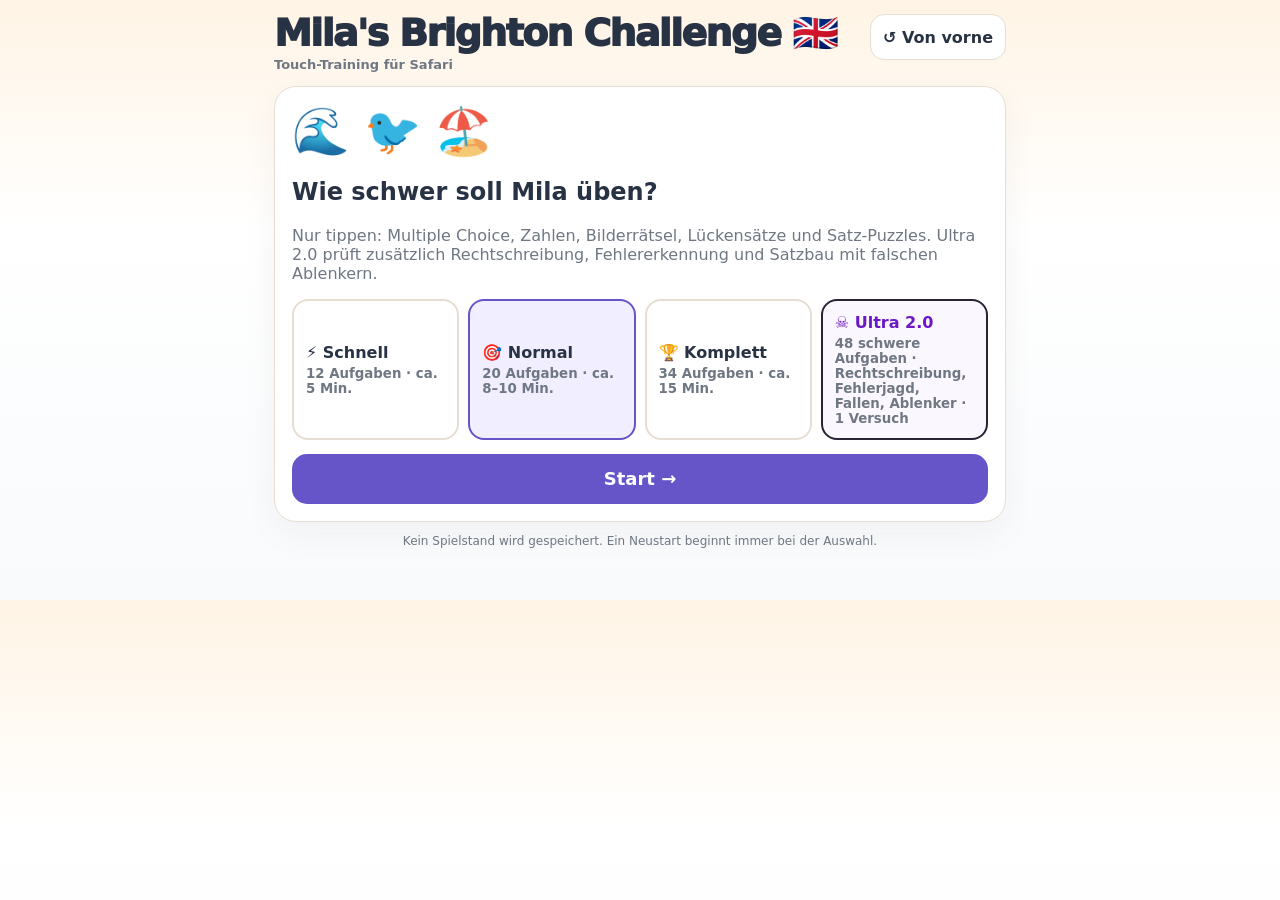
==== commit 5d23de63: "Rebuild ultra mode with spelling traps and harder task types" ====
--- a/mila-brighton/index.html
+++ b/mila-brighton/index.html
@@ -16,12 +16,12 @@
 
 <section id="start" class="card">
 <div style="font-size:46px">🌊 🐦 🏖️</div><h2>Wie schwer soll Mila üben?</h2>
-<p class="muted">Nur tippen: Multiple Choice, Zahlen, Bilderrätsel, Lückensätze und Satz-Puzzles.</p>
+<p class="muted">Nur tippen: Multiple Choice, Zahlen, Bilderrätsel, Lückensätze und Satz-Puzzles. Ultra 2.0 prüft zusätzlich Rechtschreibung, Fehlererkennung und Satzbau mit falschen Ablenkern.</p>
 <div class="modes">
 <button class="mode" data-n="12" type="button">⚡ Schnell<small>12 Aufgaben · ca. 5 Min.</small></button>
 <button class="mode sel" data-n="20" type="button">🎯 Normal<small>20 Aufgaben · ca. 8–10 Min.</small></button>
 <button class="mode" data-n="34" type="button">🏆 Komplett<small>34 Aufgaben · ca. 15 Min.</small></button>
-<button class="mode ultra" data-n="40" data-hard="1" type="button"><b>☠️ Ultra schwer</b><small>40 knifflige Aufgaben · nur 1 Versuch</small></button>
+<button class="mode ultra" data-n="48" data-hard="1" type="button"><b>☠️ Ultra 2.0</b><small>48 schwere Aufgaben · Rechtschreibung, Fehlerjagd, Fallen, Ablenker · 1 Versuch</small></button>
 </div><button id="startBtn" class="primary" type="button" style="margin-top:14px">Start →</button>
 </section>
 
@@ -56,53 +56,159 @@
 function opts(ans,field,cat){var a=V.filter(function(v){return v[field]!==ans&&(v.cat===cat||cat==="Sätze")}).map(function(v){return v[field]});a=pick(a,3);while(a.length<3)a.push(["beach","seven","nice"][a.length]);a.push(ans);return sh(a)}
 function pool(){var p=[];V.forEach(function(v){p.push({t:"mc",q:'Was bedeutet „'+v.en+'“?',a:v.de,o:opts(v.de,"de",v.cat),k:v.en});p.push({t:"mc",q:'Wie heißt „'+v.de+'“ auf Englisch?',a:v.en,o:opts(v.en,"en",v.cat),k:v.en})});P.forEach(function(x){var v=vfind(x[0]);p.push({t:"pic",q:"Was siehst du?",a:v.en,o:opts(v.en,"en",v.cat),k:v.en,e:x[1]})});B.forEach(function(w){p.push({t:"build",q:"Baue den englischen Satz.",a:w.join(" "),w:w,k:w.join(" ")})});p.push({t:"mc",q:"I ___ the picture.",a:"like",o:sh(["like","sea","eleven","girl"]),k:"(to) like"});p.push({t:"mc",q:"I ___ Scout is nice.",a:"think",o:sh(["think","beach","picture","seven"]),k:"(to) think"});p.push({t:"mc",q:"Welches englische Wort ist KEINE Zahl?",a:"sky",o:sh(["five","seven","sky","twelve"]),k:"sky"});p.push({t:"mc",q:"Welches Wort bezeichnet KEINEN Menschen?",a:"stone",o:sh(["boy","girl","my friend","stone"]),k:"stone"});return p}
 function ultraPool(){
-var h=[
-{q:"Welche Übersetzung ist FALSCH?",a:"sea → der Strand",o:["sea → der Strand","beach → der Strand","sky → der Himmel","stone → der Stein","seagull → die Möwe"],k:"sea"},
-{q:"Welche Übersetzung ist FALSCH?",a:"nice → das Meer",o:["nice → das Meer","too → auch","picture → das Bild","the → der / die / das","boy → der Junge"],k:"nice"},
-{q:"Welcher Satz bedeutet „Ich mag das Bild.“?",a:"I like the picture.",o:["I like the picture.","I think the picture.","I see the picture.","I like the sea.","I think Scout is nice."],k:"I like the picture."},
-{q:"Welcher Satz bedeutet „Ich finde Scout nett.“?",a:"I think Scout is nice.",o:["I think Scout is nice.","I like Scout is nice.","I see Scout is nice.","I think Scout is eleven.","I like the picture."],k:"I think Scout is nice."},
-{q:"Welche Form ist korrekt?",a:"I'm eleven years old.",o:["I'm eleven years old.","I'm eleven year old.","I eleven years old.","I'm eleven old years.","I'm years eleven old."],k:"I'm eleven years old."},
-{q:"Welche Begrüßung ist korrekt?",a:"Welcome to Brighton.",o:["Welcome to Brighton.","Welcome at Brighton.","Welcome in to Brighton.","Welcome Brighton to.","Welcome on Brighton."],k:"Welcome to Brighton."},
-{q:"Welche Form ist korrekt?",a:"My name is Alice.",o:["My name is Alice.","My is name Alice.","Name my is Alice.","My name Alice is.","I name is Alice."],k:"My name is Alice."},
-{q:"Welches Wort kann „denken / glauben / meinen“ bedeuten?",a:"(to) think",o:["(to) think","(to) like","(to) see","nice","too"],k:"(to) think"},
-{q:"Welches Wort bedeutet „mögen“?",a:"(to) like",o:["(to) like","(to) think","(to) see","nice","the"],k:"(to) like"},
-{q:"Welche Wendung bedeutet „am Meer“?",a:"by the sea",o:["by the sea","in the sea","at the beach","in England","by the sky"],k:"by the sea"},
-{q:"Was ist der Unterschied? Wähle das Wort für STRAND.",a:"beach",o:["beach","sea","sky","stone","city"],k:"beach"},
-{q:"Was ist der Unterschied? Wähle das Wort für MEER.",a:"sea",o:["sea","beach","sky","stone","city"],k:"sea"},
-{q:"Welches Wort ist die Möwe?",a:"seagull",o:["seagull","sea","girl","sky","stone"],k:"seagull"},
-{q:"Welches Wort hat hier die Mehrzahl „cities“?",a:"a city, cities",o:["a city, cities","sea","beach","picture","my friend"],k:"a city, cities"},
-{q:"Welches kleine Wort bedeutet „auch“?",a:"too",o:["too","the","to","two","think"],k:"too"},
-{q:"Achtung ähnlich: Welches bedeutet die Zahl ZWEI?",a:"two",o:["two","too","to","twelve","ten"],k:"two"},
-{q:"Welche Zahl kommt direkt nach eleven?",a:"twelve",o:["twelve","ten","nine","eight","two"],k:"twelve"},
-{q:"Welche Zahl ist ACHT?",a:"eight",o:["eight","eleven","twelve","three","six"],k:"eight"},
-{q:"Welche Zahl ist ELF?",a:"eleven",o:["eleven","eight","twelve","seven","ten"],k:"eleven"},
-{q:"Welche Schreibweise für ZWÖLF ist richtig?",a:"twelve",o:["twelve","twelwe","twelv","twelweve","twelvee"],k:"twelve"},
-{q:"Welche Schreibweise für ACHT ist richtig?",a:"eight",o:["eight","eigth","aight","eigt","eighth"],k:"eight"},
-{q:"Welche Aussage passt zu Brighton aus den Vokabeln?",a:"a city by the sea",o:["a city by the sea","a stone in the sky","a beach in a city","a seagull in England only","a picture by the boy"],k:"by the sea"},
-{q:"Welche zwei Wörter gehören semantisch am engsten zusammen?",a:"beach + sea",o:["beach + sea","boy + twelve","picture + eleven","the + stone","nice + sky"],k:"beach"},
-{q:"Welche zwei Wörter sind Personen?",a:"boy + girl",o:["boy + girl","sea + beach","sky + stone","picture + city","too + the"],k:"boy"},
-{q:"Welche zwei sind Verben?",a:"(to) like + (to) think",o:["(to) like + (to) think","nice + picture","sea + beach","boy + girl","too + the"],k:"(to) like"},
-{q:"Welcher Satz nennt einen Namen?",a:"My name is Alice.",o:["My name is Alice.","I'm from Brighton.","I'm eleven years old.","Welcome to Brighton.","I like the picture."],k:"My name is Alice."},
-{q:"Welcher Satz nennt ein Alter?",a:"I'm eleven years old.",o:["I'm eleven years old.","I'm from Brighton.","My name is Alice.","Welcome to Brighton.","I like the picture."],k:"I'm eleven years old."},
-{q:"Welcher Satz sagt, wo jemand herkommt?",a:"I'm from Brighton.",o:["I'm from Brighton.","I'm eleven years old.","I like the picture.","Welcome to Brighton.","My name is Alice."],k:"I'm from Brighton."},
-{q:"Welches Wort passt: I ___ the picture.",a:"like",o:["like","think","sea","nice","eleven"],k:"(to) like"},
-{q:"Welches Wort passt: I ___ Scout is nice.",a:"think",o:["think","like","see","picture","too"],k:"(to) think"}
+var out=[];
+function add(g,label,q,a,o,k,why){out.push({t:"mc",g:g,label:label,q:q,a:a,o:sh(o),k:k,why:why||""})}
+
+/* 1) Rechtschreibung: immer sehr ähnliche Varianten */
+var spell=[
+["Welcome","Welcome",["Welcom","Wellcome","Welcone","Wlecome"],"Welcome"],
+["Brighton","Brighton",["Brigthon","Brighon","Brighten","Brghton"],"Welcome to Brighton."],
+["eleven","eleven",["elven","eleveen","elevan","eleeven"],"eleven"],
+["twelve","twelve",["twleve","twelwe","twelv","tweleve"],"twelve"],
+["eight","eight",["eigth","eigt","egith","eihgt"],"eight"],
+["cities","cities",["citys","citis","cietes","citiies"],"a city, cities"],
+["friend","friend",["freind","frend","firend","friand"],"my friend"],
+["beach","beach",["beech","baech","becah","beache"],"beach"],
+["seagull","seagull",["seagul","seagall","seaglul","seegull"],"seagull"],
+["picture","picture",["pictuer","piture","pictrue","picturre"],"picture"],
+["think","think",["thnik","tihnk","thinkk","thinc"],"(to) think"],
+["like","like",["lkie","liek","liike","lik"],"(to) like"],
+["nice","nice",["ncie","nicce","nise","niice"],"nice"],
+["stone","stone",["stoen","sotne","sttone","ston"],"stone"],
+["girl","girl",["gril","girll","giril","gurl"],"girl"],
+["England","England",["Engalnd","Englnad","Englad","Englend"],"in England"]
 ];
-return h.map(function(x){return{t:"mc",q:x.q,a:x.a,o:sh(x.o),k:x.k,hard:true}}).concat(
-B.map(function(w){return{t:"build",q:"ULTRA: Baue den Satz ohne Hinweis.",a:w.join(" "),w:w,k:w.join(" "),hard:true}})
-)}
-function make(k){if(ultra){var hp=ultraPool(),base=pool().filter(function(x){return x.t!=="pic"});var o=sh(hp).slice(0,Math.min(hp.length,k));if(o.length<k)o=o.concat(sh(base).slice(0,k-o.length));return sh(o).slice(0,k)}var p=pool(),o=pick(p.filter(function(x){return x.t==="pic"}),Math.min(4,Math.floor(k/5))).concat(pick(p.filter(function(x){return x.t==="build"}),Math.min(4,Math.floor(k/6))));var rest=p.filter(function(x){return o.indexOf(x)<0});return sh(o.concat(pick(rest,k-o.length))).slice(0,k)}
+spell.forEach(function(s){
+  add("spell","🔎 RECHTSCHREIBUNG","Nur EINE Schreibweise ist exakt richtig. Welche?",s[1],[s[1]].concat(s[2]),s[3],"Richtig: "+s[1]);
+});
+
+/* 2) Fehlerjäger: vier echte Wörter, ein subtiler Tippfehler */
+[
+["Welches Wort ist falsch geschrieben?", "freind", ["eleven","picture","freind","beach","stone"], "my friend", "friend"],
+["Welches Wort ist falsch geschrieben?", "eigth", ["twelve","eigth","seagull","city","nice"], "eight", "eight"],
+["Welches Wort ist falsch geschrieben?", "pictuer", ["girl","picture","pictuer","think","sea"], "picture", "picture"],
+["Welches Wort ist falsch geschrieben?", "thnik", ["like","nice","thnik","stone","sky"], "(to) think", "think"],
+["Welches Wort ist falsch geschrieben?", "seagul", ["beach","seagul","stone","eleven","boy"], "seagull", "seagull"],
+["Welches Wort ist falsch geschrieben?", "twleve", ["eight","twleve","girl","picture","friend"], "twelve", "twelve"],
+["Welches Wort ist falsch geschrieben?", "Brigthon", ["England","Brighton","Brigthon","Welcome","Alice"], "Welcome to Brighton.", "Brighton"],
+["Welches Wort ist falsch geschrieben?", "Engalnd", ["Brighton","Engalnd","England","Alice","Scout"], "in England", "England"],
+["Welches Wort ist falsch geschrieben?", "baech", ["beach","sea","baech","sky","stone"], "beach", "beach"],
+["Welches Wort ist falsch geschrieben?", "ncie", ["nice","think","like","ncie","too"], "nice", "nice"],
+["Welches Wort ist falsch geschrieben?", "citys", ["city","cities","citys","friend","girl"], "a city, cities", "cities"],
+["Welches Wort ist falsch geschrieben?", "lkie", ["like","think","lkie","picture","nice"], "(to) like", "like"]
+].forEach(function(x){add("hunt","🕵️ FEHLERJÄGER",x[0],x[1],x[2],x[3],"Korrekt geschrieben: "+x[4])});
+
+/* 3) Fehlendes Buchstabenpaar */
+[
+["sea__ll","gu",["gu","ug","ga","go","gg"],"seagull","seagull"],
+["pict__e","ur",["ur","ru","or","ure","ar"],"picture","picture"],
+["tw__ve","el",["el","le","al","il","ee"],"twelve","twelve"],
+["el__en","ev",["ev","ve","av","ee","iv"],"eleven","eleven"],
+["ei__t","gh",["gh","hg","ht","gt","ch"],"eight","eight"],
+["fr__nd","ie",["ie","ei","ee","i","ea"],"my friend","friend"],
+["Bri__ton","gh",["gh","hg","ght","h","g"],"Welcome to Brighton.","Brighton"],
+["th__k","in",["in","ni","i","en","on"],"(to) think","think"],
+["be__h","ac",["ac","ca","ee","ea","a"],"beach","beach"],
+["cit__s","ie",["ie","ei","y","ee","ia"],"a city, cities","cities"],
+["Eng__nd","la",["la","al","le","ln","el"],"in England","England"]
+].forEach(function(x){add("gap","🧩 BUCHSTABEN-CODE","Welche Buchstaben fehlen?  "+x[0],x[1],x[2],x[3],"Das ganze Wort lautet: "+x[4])});
+
+/* 4) Ganze Sätze: genau eine Variante ist komplett korrekt */
+[
+["Welcome to Brighton.",["Welcome to Brighton.","Welcom to Brighton.","Welcome too Brighton.","Welcome to Brigthon.","Welcome to Brighten."],"Welcome to Brighton."],
+["My name is Alice.",["My name is Alice.","My naem is Alice.","My name is Alcie.","My name are Alice.","My name is Alicee."],"My name is Alice."],
+["I'm from Brighton.",["I'm from Brighton.","Im from Brighton.","I'm form Brighton.","I'm from Brigthon.","I'm from Brighten."],"I'm from Brighton."],
+["I'm eleven years old.",["I'm eleven years old.","I'm elevn years old.","I'm eleven yaers old.","I'm eleven year old.","I'm elven years old."],"I'm eleven years old."],
+["I like the picture.",["I like the picture.","I lkie the picture.","I like the pictuer.","I like teh picture.","I like the pictrue."],"I like the picture."],
+["I think Scout is nice.",["I think Scout is nice.","I thnik Scout is nice.","I think Scout is ncie.","I think Scuot is nice.","I think Scout are nice."],"I think Scout is nice."],
+["I am from Brighton.",["I am from Brighton.","I am form Brighton.","I am from Brigthon.","I an from Brighton.","I am from Brighten."],"I am from Brighton."]
+].forEach(function(x){add("sentence","✍️ SATZ-CHECK","Nur EIN Satz ist komplett richtig geschrieben. Welcher?",x[0],x[1],x[2],"Richtig: "+x[0])});
+
+/* 5) Falsches Wort IM Satz finden */
+[
+["Welcome to Brigthon.","Brigthon",["Welcome","to","Brigthon"],"Welcome to Brighton.","Brighton"],
+["My naem is Alice.","naem",["My","naem","is","Alice"],"My name is Alice.","name"],
+["I'm elevn years old.","elevn",["I'm","elevn","years","old"],"I'm eleven years old.","eleven"],
+["I lkie the picture.","lkie",["I","lkie","the","picture"],"I like the picture.","like"],
+["I think Scout is ncie.","ncie",["I","think","Scout","is","ncie"],"I think Scout is nice.","nice"],
+["Welcome too Brighton.","too",["Welcome","too","Brighton"],"Welcome to Brighton.","to"],
+["I am form Brighton.","form",["I","am","form","Brighton"],"I am from Brighton.","from"],
+["I like teh picture.","teh",["I","like","teh","picture"],"I like the picture.","the"],
+["A ctiy by the sea.","ctiy",["A","ctiy","by","the","sea"],"a city, cities","city"],
+["The seagul is by the sea.","seagul",["The","seagul","is","by","the","sea"],"seagull","seagull"]
+].forEach(function(x){add("worderror","🚨 FEHLER IM SATZ","Welches Wort ist hier falsch?  “"+x[0]+"”",x[1],x[2],x[3],"Es muss „"+x[4]+"“ heißen.")});
+
+/* 6) Paare: beide Teile müssen stimmen */
+[
+["picture + twelve",["picture + twelve","pictuer + twelve","picture + twleve","piture + twelwe","pictrue + tweleve"],"picture"],
+["beach + seagull",["beach + seagull","beech + seagull","beach + seagul","baech + seagall","becah + seaglul"],"beach"],
+["friend + cities",["friend + cities","freind + cities","friend + citys","frend + citis","firend + cietes"],"my friend"],
+["eight + eleven",["eight + eleven","eigth + eleven","eight + elven","eigt + eleveen","egith + elevan"],"eight"],
+["think + nice",["think + nice","thnik + nice","think + ncie","tihnk + nise","thinc + nicce"],"(to) think"],
+["Brighton + England",["Brighton + England","Brigthon + England","Brighton + Engalnd","Brighten + Englend","Brighon + Englnad"],"Welcome to Brighton."],
+["like + picture",["like + picture","lkie + picture","like + pictuer","liek + piture","liike + pictrue"],"(to) like"],
+["twelve + cities",["twelve + cities","twleve + cities","twelve + citys","twelwe + citis","tweleve + cietes"],"twelve"]
+].forEach(function(x){add("pair","🔐 DOPPEL-CHECK","Bei welchem Paar sind BEIDE Wörter richtig geschrieben?",x[0],x[1],x[2],"Beide korrekt: "+x[0])});
+
+/* 7) Bedeutung UND Rechtschreibung gleichzeitig */
+[
+["Welche Kombination ist komplett richtig?","beach → der Strand",["beach → der Strand","beech → der Strand","beach → das Meer","sea → der Strand","baech → das Meer"],"beach"],
+["Welche Kombination ist komplett richtig?","sea → das Meer",["sea → das Meer","see → das Meer","sea → der Strand","beach → das Meer","sae → das Meer"],"sea"],
+["Welche Kombination ist komplett richtig?","seagull → die Möwe",["seagull → die Möwe","seagul → die Möwe","seagull → der Himmel","seagall → der Stein","seegull → die Möwe"],"seagull"],
+["Welche Kombination ist komplett richtig?","picture → das Bild",["picture → das Bild","pictuer → das Bild","picture → denken","pictrue → das Meer","piture → das Bild"],"picture"],
+["Welche Kombination ist komplett richtig?","(to) think → denken / glauben / meinen",["(to) think → denken / glauben / meinen","(to) thnik → denken / glauben / meinen","(to) think → mögen","(to) like → denken / glauben / meinen","think → das Bild"],"(to) think"],
+["Welche Kombination ist komplett richtig?","my friend → mein Freund / meine Freundin",["my friend → mein Freund / meine Freundin","my freind → mein Freund / meine Freundin","my friend → das Mädchen","my frend → mein Freund","friend → die Möwe"],"my friend"],
+["Welche Kombination ist komplett richtig?","too → auch",["too → auch","two → auch","too → zwei","to → auch","too → das Meer"],"too"],
+["Welche Kombination ist komplett richtig?","a city, cities → eine Stadt, Städte",["a city, cities → eine Stadt, Städte","a city, citys → eine Stadt, Städte","a ctiy, cities → eine Stadt, Städte","a city, cities → der Strand","cities → die Möwe"],"a city, cities"]
+].forEach(function(x){add("meaning","🧠 BEDEUTUNG + SCHREIBUNG",x[0],x[1],x[2],x[3],"Richtig: "+x[1])});
+
+/* 8) Zahl- und Homophon-Fallen */
+[
+["Welche Zeile ist korrekt von 9 bis 12?","nine – ten – eleven – twelve",["nine – ten – eleven – twelve","nine – ten – twelve – eleven","nine – eleven – ten – twelve","nine – ten – elven – twelve","nine – ten – eleven – twleve"],"eleven"],
+["Welche Schreibweise bedeutet die Zahl 2?","two",["two","too","to","twu","tow"],"two"],
+["Welche Schreibweise bedeutet „auch“?","too",["too","two","to","tow","ttoo"],"too"],
+["Welches Paar unterscheidet Zahl und „auch“ korrekt?","two = zwei · too = auch",["two = zwei · too = auch","too = zwei · two = auch","to = zwei · too = auch","two = auch · to = zwei","two = zwei · to = auch"],"too"],
+["Welche Zahl ist korrekt geschrieben?","eight",["eigth","eight","eigt","egith","eihgt"],"eight"],
+["Welche Zahl ist korrekt geschrieben?","twelve",["twleve","twelve","twelwe","twelv","tweleve"],"twelve"],
+["Welche Zahl ist korrekt geschrieben?","eleven",["elven","eleven","eleveen","elevan","eleeven"],"eleven"]
+].forEach(function(x){add("trap","⚠️ WORT-FALLE",x[0],x[1],x[2],x[3],"Richtig: "+x[1])});
+
+/* 9) Satzbau mit EXTRA falschen Wörtern: nicht alle Kacheln gehören in den Satz */
+[
+{a:"Welcome to Brighton.",w:["Welcome","to","Brighton.","Welcom","too","Brigthon."]},
+{a:"My name is Alice.",w:["My","name","is","Alice.","naem","are","Alcie."]},
+{a:"I'm from Brighton.",w:["I'm","from","Brighton.","form","Brigthon.","am"]},
+{a:"I am from Brighton.",w:["I","am","from","Brighton.","I'm","form","Brighten."]},
+{a:"I'm eleven years old.",w:["I'm","eleven","years","old.","elevn","year","olds."]},
+{a:"I like the picture.",w:["I","like","the","picture.","lkie","teh","pictuer."]},
+{a:"I think Scout is nice.",w:["I","think","Scout","is","nice.","thnik","are","ncie."]}
+].forEach(function(x){out.push({t:"build",g:"build",label:"🧱 SATZBAU + ABLENKER",q:"Baue den richtigen Satz. Einige Kacheln sind absichtlich falsch.",a:x.a,w:x.w,k:x.a,hard:true,why:"Richtig: "+x.a})});
+
+return out
+}
+
+function make(k){
+if(ultra){
+  var hp=ultraPool(), groups=["spell","hunt","gap","sentence","worderror","pair","meaning","trap","build"];
+  var quota={spell:9,hunt:6,gap:5,sentence:5,worderror:5,pair:5,meaning:5,trap:4,build:4};
+  var o=[];
+  groups.forEach(function(g){o=o.concat(pick(hp.filter(function(x){return x.g===g}),quota[g]||0))});
+  if(o.length<k){var rest=hp.filter(function(x){return o.indexOf(x)<0});o=o.concat(pick(rest,k-o.length))}
+  return sh(o).slice(0,k)
+}
+var p=pool(),o=pick(p.filter(function(x){return x.t==="pic"}),Math.min(4,Math.floor(k/5))).concat(pick(p.filter(function(x){return x.t==="build"}),Math.min(4,Math.floor(k/6))));var rest=p.filter(function(x){return o.indexOf(x)<0});return sh(o.concat(pick(rest,k-o.length))).slice(0,k)
+}
 function home(){qs=[];ix=0;sc=0;st=0;first=true;bad=[];cur=null;ultra=false;n=20;Array.prototype.forEach.call(document.querySelectorAll(".mode"),function(x){x.classList.remove("sel")});var def=document.querySelector(".mode[data-n=\"20\"]");if(def)def.classList.add("sel");hide("quiz");hide("done");show("start");$("score").textContent="0";$("streak").textContent="0";$("prog").style.width="0%";window.scrollTo(0,0)}
 function start(list){qs=list||make(n);ix=0;sc=0;st=0;bad=[];hide("start");hide("done");show("quiz");$("total").textContent=qs.length;render();window.scrollTo(0,0)}
 function feed(c,t){$("feed").className="feed "+c;$("feed").textContent=t}function clearFeed(){$("feed").className="feed";$("feed").textContent=""}
-function render(){cur=qs[ix];first=true;$("score").textContent=sc;$("streak").textContent=st;$("pos").textContent=ix+1;$("prog").style.width=(ix/qs.length*100)+"%";$("q").textContent=cur.q;$("answers").innerHTML="";hide("pic");hide("builder");clearFeed();$("next").disabled=true;$("check").disabled=false;$("clear").disabled=false;$("kind").textContent=ultra?"☠️ ULTRA SCHWER · 1 VERSUCH":(cur.t==="build"?"Satz-Puzzle":cur.t==="pic"?"Bilderrätsel":"Multiple Choice");if(cur.t==="pic"){$("pic").textContent=cur.e;show("pic")}if(cur.t==="build"){builder();return}cur.o.forEach(function(x){var b=document.createElement("button");b.type="button";b.className="choice";b.textContent=x;b.setAttribute("data-a",x);$("answers").appendChild(b)})}
-function answer(b,x){if(!$("next").disabled)return;if(x===cur.a){b.classList.add("ok");Array.prototype.forEach.call($("answers").children,function(z){z.disabled=true});var pts=first?10:5;sc+=pts;if(first)st++;$("score").textContent=sc;$("streak").textContent=st;feed("good","✅ Richtig! +"+pts+" Punkte");$("next").disabled=false}else{b.classList.add("no");bad.push(cur.k);st=0;first=false;$("streak").textContent="0";if(ultra){Array.prototype.forEach.call($("answers").children,function(z){z.disabled=true;if(z.getAttribute("data-a")===cur.a)z.classList.add("ok")});feed("bad","❌ Ein Versuch. Richtig wäre: "+cur.a);$("next").disabled=false}else{b.disabled=true;feed("bad","Fast – probier noch einmal.")}}}
+function render(){cur=qs[ix];first=true;$("score").textContent=sc;$("streak").textContent=st;$("pos").textContent=ix+1;$("prog").style.width=(ix/qs.length*100)+"%";$("q").textContent=cur.q;$("answers").innerHTML="";hide("pic");hide("builder");clearFeed();$("next").disabled=true;$("check").disabled=false;$("clear").disabled=false;$("kind").textContent=ultra?((cur.label||"☠️ ULTRA 2.0")+" · 1 VERSUCH"):(cur.t==="build"?"Satz-Puzzle":cur.t==="pic"?"Bilderrätsel":"Multiple Choice");if(cur.t==="pic"){$("pic").textContent=cur.e;show("pic")}if(cur.t==="build"){builder();return}cur.o.forEach(function(x){var b=document.createElement("button");b.type="button";b.className="choice";b.textContent=x;b.setAttribute("data-a",x);$("answers").appendChild(b)})}
+function answer(b,x){if(!$("next").disabled)return;if(x===cur.a){b.classList.add("ok");Array.prototype.forEach.call($("answers").children,function(z){z.disabled=true});var pts=first?10:5;sc+=pts;if(first)st++;$("score").textContent=sc;$("streak").textContent=st;feed("good","✅ Richtig! +"+pts+" Punkte");$("next").disabled=false}else{b.classList.add("no");bad.push(cur.k);st=0;first=false;$("streak").textContent="0";if(ultra){Array.prototype.forEach.call($("answers").children,function(z){z.disabled=true;if(z.getAttribute("data-a")===cur.a)z.classList.add("ok")});feed("bad","❌ Ein Versuch. Richtig wäre: "+cur.a+(cur.why?" · "+cur.why:""));$("next").disabled=false}else{b.disabled=true;feed("bad","Fast – probier noch einmal.")}}}
 function builder(){show("builder");$("sentence").innerHTML='<span class="muted">Tippe unten auf die Wörter.</span>';$("words").innerHTML="";sh(cur.w).forEach(function(x,i){var b=document.createElement("button");b.type="button";b.className="word";b.textContent=x;b.setAttribute("data-w",x);b.setAttribute("data-i",i);$("words").appendChild(b)})}
 function addWord(b){if(b.classList.contains("used"))return;if($("sentence").querySelector(".muted"))$("sentence").innerHTML="";var c=document.createElement("button");c.type="button";c.className="chip";c.textContent=b.getAttribute("data-w");c.setAttribute("data-i",b.getAttribute("data-i"));$("sentence").appendChild(c);b.classList.add("used")}
 function removeChip(c){var i=parseInt(c.getAttribute("data-i"),10),w=$("words").getElementsByTagName("button");if(w[i])w[i].classList.remove("used");c.parentNode.removeChild(c);if(!$("sentence").getElementsByTagName("button").length)$("sentence").innerHTML='<span class="muted">Tippe unten auf die Wörter.</span>'}
-function check(){var ch=$("sentence").getElementsByTagName("button"),a=[],i;for(i=0;i<ch.length;i++)a.push(ch[i].textContent);var s=a.join(" ");if(!s){feed("bad","Tippe zuerst auf die Wörter.");return}if(norm(s)===norm(cur.a)){var pts=first?12:6;sc+=pts;if(first)st++;$("score").textContent=sc;$("streak").textContent=st;feed("good","✅ Perfekt gebaut! +"+pts+" Punkte");$("next").disabled=false;$("check").disabled=true;$("clear").disabled=true}else{bad.push(cur.k);st=0;first=false;$("streak").textContent="0";if(ultra){feed("bad","❌ Ein Versuch. Richtig wäre: "+cur.a);$("next").disabled=false;$("check").disabled=true;$("clear").disabled=true}else{feed("bad","Noch nicht ganz. Tippe auf Wörter im Satz, um sie zurückzulegen.")}}}
+function check(){var ch=$("sentence").getElementsByTagName("button"),a=[],i;for(i=0;i<ch.length;i++)a.push(ch[i].textContent);var s=a.join(" ");if(!s){feed("bad","Tippe zuerst auf die Wörter.");return}if(norm(s)===norm(cur.a)){var pts=first?12:6;sc+=pts;if(first)st++;$("score").textContent=sc;$("streak").textContent=st;feed("good","✅ Perfekt gebaut! +"+pts+" Punkte");$("next").disabled=false;$("check").disabled=true;$("clear").disabled=true}else{bad.push(cur.k);st=0;first=false;$("streak").textContent="0";if(ultra){feed("bad","❌ Ein Versuch. "+(cur.why||("Richtig wäre: "+cur.a)));$("next").disabled=false;$("check").disabled=true;$("clear").disabled=true}else{feed("bad","Noch nicht ganz. Tippe auf Wörter im Satz, um sie zurückzulegen.")}}}
 function next(){ix++;if(ix>=qs.length)finish();else{render();window.scrollTo(0,0)}}
-function finish(){hide("quiz");show("done");var max=qs.reduce(function(s,q){return s+(q.t==="build"?12:10)},0),p=Math.max(0,Math.min(100,Math.round(sc/max*100)));$("pct").textContent=p;$("final").textContent=sc;$("resultText").textContent=ultra?(p>=90?"☠️ Ultra gemeistert – extrem stark!":p>=70?"Sehr stark für Ultra. Die kniffligen Unterschiede sitzen schon gut.":"Ultra war absichtlich fies. Die Fehler-Runde macht daraus Lernstoff."):(p>=90?"Superstark! Vieles sitzt schon sehr sicher.":p>=70?"Richtig gute Runde. Ein paar Wörter lohnen sich noch einmal.":"Die Fehler-Runde trainiert jetzt genau die schwierigen Wörter.");$("weak").innerHTML="";var w=[];bad.forEach(function(x){if(w.indexOf(x)<0)w.push(x)});w=w.slice(0,12);if(!w.length){$("weak").innerHTML="<b>Keine Fehler – wow! 🎉</b>";$("retry").textContent="🎲 Bonus-Runde"}else{$("retry").textContent="🔁 Fehler-Runde";w.forEach(function(x){var v=vfind(x),b=document.createElement("button");b.type="button";b.textContent=x;b.setAttribute("data-k",x);b.setAttribute("data-d",v?v.de:"");b.setAttribute("data-open","0");$("weak").appendChild(b)})}window.scrollTo(0,0)}
+function finish(){hide("quiz");show("done");var max=qs.reduce(function(s,q){return s+(q.t==="build"?12:10)},0),p=Math.max(0,Math.min(100,Math.round(sc/max*100)));$("pct").textContent=p;$("final").textContent=sc;$("resultText").textContent=ultra?(p>=90?"☠️ Ultra 2.0 gemeistert – Rechtschreibung, Fallen und Satzbau sitzen extrem sicher!":p>=70?"Sehr stark für Ultra 2.0. Vor allem bei den subtilen Schreibfehlern war das anspruchsvoll.":"Ultra 2.0 ist absichtlich sehr schwer: Rechtschreibfallen, minimale Unterschiede und Ablenker. Die Fehler-Runde macht daraus Lernstoff."):(p>=90?"Superstark! Vieles sitzt schon sehr sicher.":p>=70?"Richtig gute Runde. Ein paar Wörter lohnen sich noch einmal.":"Die Fehler-Runde trainiert jetzt genau die schwierigen Wörter.");$("weak").innerHTML="";var w=[];bad.forEach(function(x){if(w.indexOf(x)<0)w.push(x)});w=w.slice(0,12);if(!w.length){$("weak").innerHTML="<b>Keine Fehler – wow! 🎉</b>";$("retry").textContent="🎲 Bonus-Runde"}else{$("retry").textContent="🔁 Fehler-Runde";w.forEach(function(x){var v=vfind(x),b=document.createElement("button");b.type="button";b.textContent=x;b.setAttribute("data-k",x);b.setAttribute("data-d",v?v.de:"");b.setAttribute("data-open","0");$("weak").appendChild(b)})}window.scrollTo(0,0)}
 function retry(){ultra=false;var w=[];bad.forEach(function(x){if(w.indexOf(x)<0)w.push(x)});var p=pool().filter(function(q){return w.indexOf(q.k)>=0});if(p.length<8)p=p.concat(pick(pool(),8-p.length));start(sh(p).slice(0,12))}
 A.addEventListener("click",function(e){var b=e.target;while(b&&b!==A&&b.tagName!=="BUTTON")b=b.parentNode;if(!b||b===A||b.tagName!=="BUTTON")return;if(b.classList.contains("mode")){Array.prototype.forEach.call(document.querySelectorAll(".mode"),function(x){x.classList.remove("sel")});b.classList.add("sel");n=parseInt(b.getAttribute("data-n"),10)||20;ultra=b.getAttribute("data-hard")==="1";return}if(b.id==="startBtn"){start();return}if(b.id==="homeTop"||b.id==="homeBottom"){home();return}if(b.classList.contains("choice")){answer(b,b.getAttribute("data-a"));return}if(b.id==="next"&&!b.disabled){next();return}if(b.classList.contains("word")){addWord(b);return}if(b.classList.contains("chip")){removeChip(b);return}if(b.id==="clear"){builder();clearFeed();return}if(b.id==="check"){check();return}if(b.id==="retry"){retry();return}if(b.hasAttribute("data-k")){var o=b.getAttribute("data-open")==="1",en=b.getAttribute("data-k"),de=b.getAttribute("data-d");b.textContent=o?en:en+" → "+de;b.setAttribute("data-open",o?"0":"1")}},false);
 home();
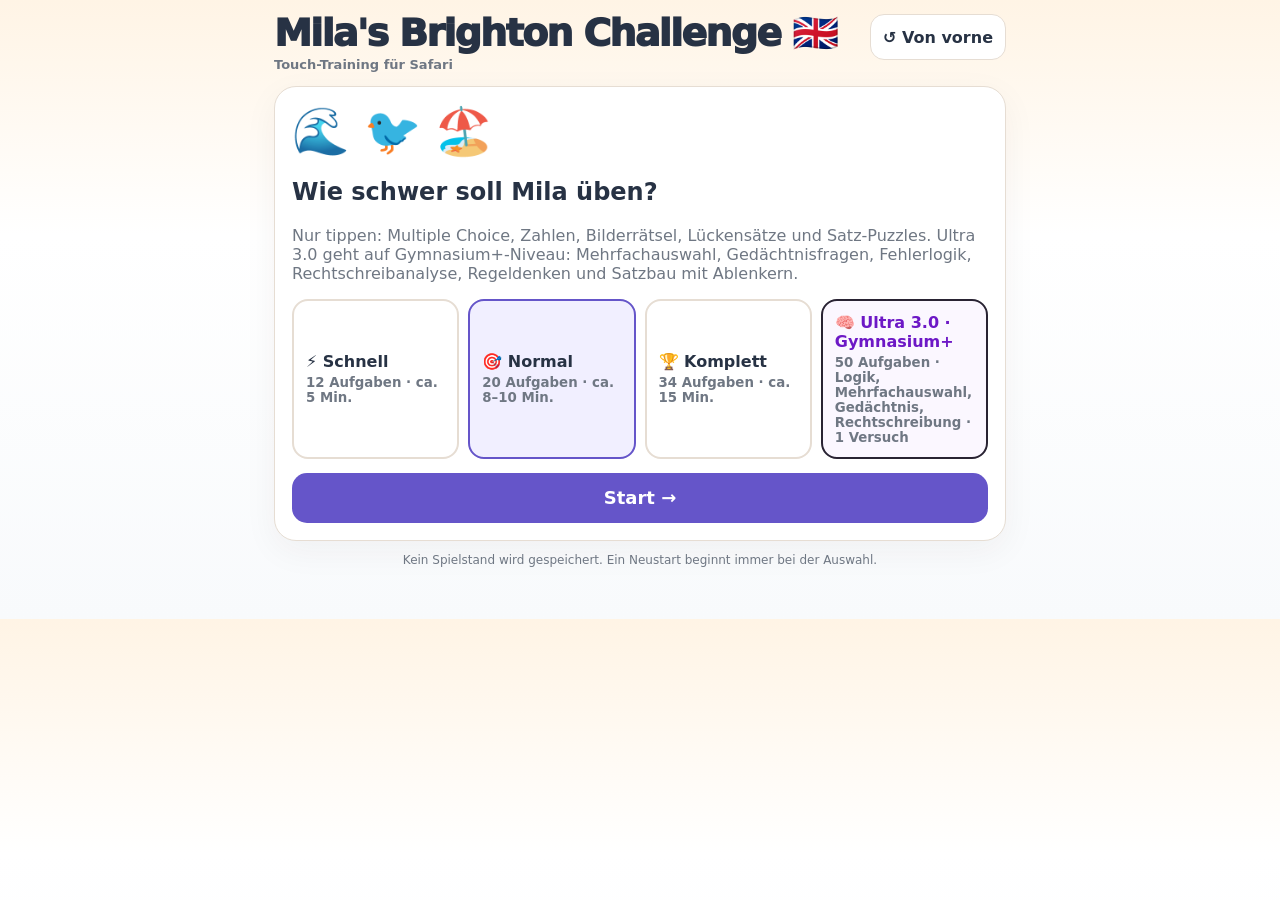
==== commit 98a327c0: "Upgrade ultra mode to Gymnasium+ with new task types" ====
--- a/mila-brighton/index.html
+++ b/mila-brighton/index.html
@@ -7,7 +7,7 @@
 <meta name="format-detection" content="telephone=no">
 <title>Mila's Brighton Challenge</title>
 <style>
-:root{--a:#6555c9;--as:#f1efff;--i:#273244;--m:#6f7783;--l:#e6ddd3;--g:#177a55;--gb:#edf8f2;--r:#b94747;--rb:#fff0f0}*{box-sizing:border-box;-webkit-tap-highlight-color:transparent}body{margin:0;background:linear-gradient(#fff4e5,#fff 38%,#f8fafc);color:var(--i);font-family:-apple-system,BlinkMacSystemFont,"Segoe UI",system-ui,sans-serif}button{font:inherit;touch-action:manipulation;-webkit-appearance:none;appearance:none}.app{max-width:760px;margin:auto;padding:14px 14px 40px}.top{display:flex;justify-content:space-between;align-items:flex-start;gap:10px;margin-bottom:14px}.title{font-size:clamp(25px,7vw,38px);font-weight:950;letter-spacing:-.045em;line-height:1.02}.sub,.muted{color:var(--m)}.sub{font-size:13px;font-weight:700;margin-top:4px}.card{background:#fff;border:1px solid var(--l);border-radius:22px;padding:17px;box-shadow:0 10px 34px #4030200d}.hide{display:none!important}.reset,.soft{border:1px solid var(--l);background:#f5f1eb;color:var(--i);border-radius:14px;padding:10px 12px;min-height:46px;font-weight:850}.reset{background:#fff;white-space:nowrap}.modes{display:grid;grid-template-columns:repeat(4,1fr);gap:9px;margin-top:13px}.mode{min-height:76px;border:2px solid var(--l);border-radius:16px;background:#fff;color:var(--i);padding:12px;text-align:left;font-weight:900}.mode small{display:block;color:var(--m);font-weight:650;margin-top:4px}.mode.sel{border-color:var(--a);background:var(--as)}.mode.ultra{border-color:#292333;background:#fbf7ff}.mode.ultra.sel{border-color:#8b2cf5;background:#f3eaff}.mode.ultra b{color:#6d18c6}.primary,.choice,.word,.chip{min-height:50px;border-radius:15px;padding:11px 14px;font-weight:850}.primary{width:100%;border:0;background:var(--a);color:#fff;font-size:18px}.primary:disabled{opacity:.4}.choice{width:100%;border:2px solid var(--l);background:#fff;color:var(--i);text-align:left;font-size:17px}.choice.ok{border-color:var(--g);background:var(--gb)}.choice.no{border-color:var(--r);background:var(--rb)}.choice:disabled{opacity:1}.stats{display:flex;gap:7px;flex-wrap:wrap;margin-bottom:10px}.pill{border:1px solid var(--l);background:#fff;border-radius:999px;padding:7px 10px;font-weight:850}.prog{height:9px;background:#ece6df;border-radius:99px;overflow:hidden;margin-bottom:15px}.prog div{height:100%;background:var(--a);width:0}.kind{font-size:12px;color:var(--a);font-weight:950;text-transform:uppercase;letter-spacing:.08em}.q{font-size:clamp(24px,6vw,34px);font-weight:950;letter-spacing:-.035em;line-height:1.14;margin:7px 0}.answers{display:grid;gap:9px;margin-top:13px}.pic{font-size:84px;text-align:center;background:#f5f8fb;border:1px solid var(--l);border-radius:18px;padding:20px;margin:11px 0}.feed{display:none;margin-top:12px;padding:11px 13px;border-radius:14px;font-weight:850}.feed.good{display:block;background:var(--gb);color:#116443}.feed.bad{display:block;background:var(--rb);color:#973535}.sentence{min-height:64px;border:2px dashed #cbc3b9;border-radius:15px;padding:9px;display:flex;gap:7px;flex-wrap:wrap;align-items:center;margin-top:10px}.words{display:flex;gap:7px;flex-wrap:wrap;margin-top:10px}.word{border:1px solid #d9d2ff;background:var(--as);color:var(--i)}.word.used{opacity:.32}.chip{border:1px solid var(--l);background:#fff;color:var(--i);min-height:44px;padding:8px 10px}.row{display:flex;gap:8px;flex-wrap:wrap;margin-top:10px}.row .primary{width:auto;flex:1}.result{font-size:clamp(54px,14vw,82px);font-weight:950;letter-spacing:-.06em}.weak{display:flex;gap:7px;flex-wrap:wrap}.weak button{border:1px solid var(--l);background:#fff;border-radius:999px;min-height:44px;padding:8px 11px;font-weight:800}@media(max-width:560px){.modes{grid-template-columns:1fr}.mode{min-height:66px}.card{padding:15px}.reset{font-size:14px;padding:8px 10px}}
+:root{--a:#6555c9;--as:#f1efff;--i:#273244;--m:#6f7783;--l:#e6ddd3;--g:#177a55;--gb:#edf8f2;--r:#b94747;--rb:#fff0f0}*{box-sizing:border-box;-webkit-tap-highlight-color:transparent}body{margin:0;background:linear-gradient(#fff4e5,#fff 38%,#f8fafc);color:var(--i);font-family:-apple-system,BlinkMacSystemFont,"Segoe UI",system-ui,sans-serif}button{font:inherit;touch-action:manipulation;-webkit-appearance:none;appearance:none}.app{max-width:760px;margin:auto;padding:14px 14px 40px}.top{display:flex;justify-content:space-between;align-items:flex-start;gap:10px;margin-bottom:14px}.title{font-size:clamp(25px,7vw,38px);font-weight:950;letter-spacing:-.045em;line-height:1.02}.sub,.muted{color:var(--m)}.sub{font-size:13px;font-weight:700;margin-top:4px}.card{background:#fff;border:1px solid var(--l);border-radius:22px;padding:17px;box-shadow:0 10px 34px #4030200d}.hide{display:none!important}.reset,.soft{border:1px solid var(--l);background:#f5f1eb;color:var(--i);border-radius:14px;padding:10px 12px;min-height:46px;font-weight:850}.reset{background:#fff;white-space:nowrap}.modes{display:grid;grid-template-columns:repeat(4,1fr);gap:9px;margin-top:13px}.mode{min-height:76px;border:2px solid var(--l);border-radius:16px;background:#fff;color:var(--i);padding:12px;text-align:left;font-weight:900}.mode small{display:block;color:var(--m);font-weight:650;margin-top:4px}.mode.sel{border-color:var(--a);background:var(--as)}.mode.ultra{border-color:#292333;background:#fbf7ff}.mode.ultra.sel{border-color:#8b2cf5;background:#f3eaff}.mode.ultra b{color:#6d18c6}.primary,.choice,.word,.chip{min-height:50px;border-radius:15px;padding:11px 14px;font-weight:850}.primary{width:100%;border:0;background:var(--a);color:#fff;font-size:18px}.primary:disabled{opacity:.4}.choice{width:100%;border:2px solid var(--l);background:#fff;color:var(--i);text-align:left;font-size:17px}.choice.ok{border-color:var(--g);background:var(--gb)}.choice.selected{border-color:var(--a);background:var(--as);box-shadow:inset 0 0 0 1px var(--a)}.choice.no{border-color:var(--r);background:var(--rb)}.choice:disabled{opacity:1}.stats{display:flex;gap:7px;flex-wrap:wrap;margin-bottom:10px}.pill{border:1px solid var(--l);background:#fff;border-radius:999px;padding:7px 10px;font-weight:850}.prog{height:9px;background:#ece6df;border-radius:99px;overflow:hidden;margin-bottom:15px}.prog div{height:100%;background:var(--a);width:0}.kind{font-size:12px;color:var(--a);font-weight:950;text-transform:uppercase;letter-spacing:.08em}.q{font-size:clamp(24px,6vw,34px);font-weight:950;letter-spacing:-.035em;line-height:1.14;margin:7px 0}.answers{display:grid;gap:9px;margin-top:13px}.pic{font-size:84px;text-align:center;background:#f5f8fb;border:1px solid var(--l);border-radius:18px;padding:20px;margin:11px 0}.pic.memory{font-size:clamp(34px,10vw,58px);font-weight:950;letter-spacing:.04em;min-height:150px;display:flex;align-items:center;justify-content:center;white-space:pre-line}.feed{display:none;margin-top:12px;padding:11px 13px;border-radius:14px;font-weight:850}.feed.good{display:block;background:var(--gb);color:#116443}.feed.bad{display:block;background:var(--rb);color:#973535}.sentence{min-height:64px;border:2px dashed #cbc3b9;border-radius:15px;padding:9px;display:flex;gap:7px;flex-wrap:wrap;align-items:center;margin-top:10px}.words{display:flex;gap:7px;flex-wrap:wrap;margin-top:10px}.word{border:1px solid #d9d2ff;background:var(--as);color:var(--i)}.word.used{opacity:.32}.chip{border:1px solid var(--l);background:#fff;color:var(--i);min-height:44px;padding:8px 10px}.row{display:flex;gap:8px;flex-wrap:wrap;margin-top:10px}.row .primary{width:auto;flex:1}.result{font-size:clamp(54px,14vw,82px);font-weight:950;letter-spacing:-.06em}.weak{display:flex;gap:7px;flex-wrap:wrap}.weak button{border:1px solid var(--l);background:#fff;border-radius:999px;min-height:44px;padding:8px 11px;font-weight:800}@media(max-width:560px){.modes{grid-template-columns:1fr}.mode{min-height:66px}.card{padding:15px}.reset{font-size:14px;padding:8px 10px}}
 </style>
 </head>
 <body>
@@ -16,12 +16,12 @@
 
 <section id="start" class="card">
 <div style="font-size:46px">🌊 🐦 🏖️</div><h2>Wie schwer soll Mila üben?</h2>
-<p class="muted">Nur tippen: Multiple Choice, Zahlen, Bilderrätsel, Lückensätze und Satz-Puzzles. Ultra 2.0 prüft zusätzlich Rechtschreibung, Fehlererkennung und Satzbau mit falschen Ablenkern.</p>
+<p class="muted">Nur tippen: Multiple Choice, Zahlen, Bilderrätsel, Lückensätze und Satz-Puzzles. Ultra 3.0 geht auf Gymnasium+-Niveau: Mehrfachauswahl, Gedächtnisfragen, Fehlerlogik, Rechtschreibanalyse, Regeldenken und Satzbau mit Ablenkern.</p>
 <div class="modes">
 <button class="mode" data-n="12" type="button">⚡ Schnell<small>12 Aufgaben · ca. 5 Min.</small></button>
 <button class="mode sel" data-n="20" type="button">🎯 Normal<small>20 Aufgaben · ca. 8–10 Min.</small></button>
 <button class="mode" data-n="34" type="button">🏆 Komplett<small>34 Aufgaben · ca. 15 Min.</small></button>
-<button class="mode ultra" data-n="48" data-hard="1" type="button"><b>☠️ Ultra 2.0</b><small>48 schwere Aufgaben · Rechtschreibung, Fehlerjagd, Fallen, Ablenker · 1 Versuch</small></button>
+<button class="mode ultra" data-n="50" data-hard="1" type="button"><b>🧠 Ultra 3.0 · Gymnasium+</b><small>50 Aufgaben · Logik, Mehrfachauswahl, Gedächtnis, Rechtschreibung · 1 Versuch</small></button>
 </div><button id="startBtn" class="primary" type="button" style="margin-top:14px">Start →</button>
 </section>
 
@@ -29,6 +29,7 @@
 <div class="stats"><span class="pill">⭐ <span id="score">0</span></span><span class="pill">🔥 <span id="streak">0</span></span><span class="pill"><span id="pos">1</span>/<span id="total">20</span></span></div>
 <div class="prog"><div id="prog"></div></div>
 <div class="card"><div id="kind" class="kind"></div><div id="q" class="q"></div><div id="pic" class="pic hide"></div><div id="answers" class="answers"></div>
+<div id="multiBar" class="row hide"><span id="multiHint" class="muted" style="flex:1;align-self:center"></span><button id="checkMulti" class="primary" type="button">Auswahl prüfen ✓</button></div>
 <div id="builder" class="hide"><div id="sentence" class="sentence"><span class="muted">Tippe unten auf die Wörter.</span></div><div id="words" class="words"></div><div class="row"><button id="clear" class="soft" type="button">↩ Zurück</button><button id="check" class="primary" type="button">Satz prüfen ✓</button></div></div>
 <div id="feed" class="feed" aria-live="polite"></div><button id="next" class="primary" type="button" style="margin-top:12px" disabled>Weiter →</button></div>
 </section>
@@ -57,142 +58,93 @@
 function pool(){var p=[];V.forEach(function(v){p.push({t:"mc",q:'Was bedeutet „'+v.en+'“?',a:v.de,o:opts(v.de,"de",v.cat),k:v.en});p.push({t:"mc",q:'Wie heißt „'+v.de+'“ auf Englisch?',a:v.en,o:opts(v.en,"en",v.cat),k:v.en})});P.forEach(function(x){var v=vfind(x[0]);p.push({t:"pic",q:"Was siehst du?",a:v.en,o:opts(v.en,"en",v.cat),k:v.en,e:x[1]})});B.forEach(function(w){p.push({t:"build",q:"Baue den englischen Satz.",a:w.join(" "),w:w,k:w.join(" ")})});p.push({t:"mc",q:"I ___ the picture.",a:"like",o:sh(["like","sea","eleven","girl"]),k:"(to) like"});p.push({t:"mc",q:"I ___ Scout is nice.",a:"think",o:sh(["think","beach","picture","seven"]),k:"(to) think"});p.push({t:"mc",q:"Welches englische Wort ist KEINE Zahl?",a:"sky",o:sh(["five","seven","sky","twelve"]),k:"sky"});p.push({t:"mc",q:"Welches Wort bezeichnet KEINEN Menschen?",a:"stone",o:sh(["boy","girl","my friend","stone"]),k:"stone"});return p}
 function ultraPool(){
 var out=[];
-function add(g,label,q,a,o,k,why){out.push({t:"mc",g:g,label:label,q:q,a:a,o:sh(o),k:k,why:why||""})}
-
-/* 1) Rechtschreibung: immer sehr ähnliche Varianten */
-var spell=[
-["Welcome","Welcome",["Welcom","Wellcome","Welcone","Wlecome"],"Welcome"],
-["Brighton","Brighton",["Brigthon","Brighon","Brighten","Brghton"],"Welcome to Brighton."],
-["eleven","eleven",["elven","eleveen","elevan","eleeven"],"eleven"],
-["twelve","twelve",["twleve","twelwe","twelv","tweleve"],"twelve"],
-["eight","eight",["eigth","eigt","egith","eihgt"],"eight"],
-["cities","cities",["citys","citis","cietes","citiies"],"a city, cities"],
-["friend","friend",["freind","frend","firend","friand"],"my friend"],
-["beach","beach",["beech","baech","becah","beache"],"beach"],
-["seagull","seagull",["seagul","seagall","seaglul","seegull"],"seagull"],
-["picture","picture",["pictuer","piture","pictrue","picturre"],"picture"],
-["think","think",["thnik","tihnk","thinkk","thinc"],"(to) think"],
-["like","like",["lkie","liek","liike","lik"],"(to) like"],
-["nice","nice",["ncie","nicce","nise","niice"],"nice"],
-["stone","stone",["stoen","sotne","sttone","ston"],"stone"],
-["girl","girl",["gril","girll","giril","gurl"],"girl"],
-["England","England",["Engalnd","Englnad","Englad","Englend"],"in England"]
-];
-spell.forEach(function(s){
-  add("spell","🔎 RECHTSCHREIBUNG","Nur EINE Schreibweise ist exakt richtig. Welche?",s[1],[s[1]].concat(s[2]),s[3],"Richtig: "+s[1]);
-});
-
-/* 2) Fehlerjäger: vier echte Wörter, ein subtiler Tippfehler */
-[
-["Welches Wort ist falsch geschrieben?", "freind", ["eleven","picture","freind","beach","stone"], "my friend", "friend"],
-["Welches Wort ist falsch geschrieben?", "eigth", ["twelve","eigth","seagull","city","nice"], "eight", "eight"],
-["Welches Wort ist falsch geschrieben?", "pictuer", ["girl","picture","pictuer","think","sea"], "picture", "picture"],
-["Welches Wort ist falsch geschrieben?", "thnik", ["like","nice","thnik","stone","sky"], "(to) think", "think"],
-["Welches Wort ist falsch geschrieben?", "seagul", ["beach","seagul","stone","eleven","boy"], "seagull", "seagull"],
-["Welches Wort ist falsch geschrieben?", "twleve", ["eight","twleve","girl","picture","friend"], "twelve", "twelve"],
-["Welches Wort ist falsch geschrieben?", "Brigthon", ["England","Brighton","Brigthon","Welcome","Alice"], "Welcome to Brighton.", "Brighton"],
-["Welches Wort ist falsch geschrieben?", "Engalnd", ["Brighton","Engalnd","England","Alice","Scout"], "in England", "England"],
-["Welches Wort ist falsch geschrieben?", "baech", ["beach","sea","baech","sky","stone"], "beach", "beach"],
-["Welches Wort ist falsch geschrieben?", "ncie", ["nice","think","like","ncie","too"], "nice", "nice"],
-["Welches Wort ist falsch geschrieben?", "citys", ["city","cities","citys","friend","girl"], "a city, cities", "cities"],
-["Welches Wort ist falsch geschrieben?", "lkie", ["like","think","lkie","picture","nice"], "(to) like", "like"]
-].forEach(function(x){add("hunt","🕵️ FEHLERJÄGER",x[0],x[1],x[2],x[3],"Korrekt geschrieben: "+x[4])});
-
-/* 3) Fehlendes Buchstabenpaar */
-[
-["sea__ll","gu",["gu","ug","ga","go","gg"],"seagull","seagull"],
-["pict__e","ur",["ur","ru","or","ure","ar"],"picture","picture"],
-["tw__ve","el",["el","le","al","il","ee"],"twelve","twelve"],
-["el__en","ev",["ev","ve","av","ee","iv"],"eleven","eleven"],
-["ei__t","gh",["gh","hg","ht","gt","ch"],"eight","eight"],
-["fr__nd","ie",["ie","ei","ee","i","ea"],"my friend","friend"],
-["Bri__ton","gh",["gh","hg","ght","h","g"],"Welcome to Brighton.","Brighton"],
-["th__k","in",["in","ni","i","en","on"],"(to) think","think"],
-["be__h","ac",["ac","ca","ee","ea","a"],"beach","beach"],
-["cit__s","ie",["ie","ei","y","ee","ia"],"a city, cities","cities"],
-["Eng__nd","la",["la","al","le","ln","el"],"in England","England"]
-].forEach(function(x){add("gap","🧩 BUCHSTABEN-CODE","Welche Buchstaben fehlen?  "+x[0],x[1],x[2],x[3],"Das ganze Wort lautet: "+x[4])});
-
-/* 4) Ganze Sätze: genau eine Variante ist komplett korrekt */
-[
-["Welcome to Brighton.",["Welcome to Brighton.","Welcom to Brighton.","Welcome too Brighton.","Welcome to Brigthon.","Welcome to Brighten."],"Welcome to Brighton."],
-["My name is Alice.",["My name is Alice.","My naem is Alice.","My name is Alcie.","My name are Alice.","My name is Alicee."],"My name is Alice."],
-["I'm from Brighton.",["I'm from Brighton.","Im from Brighton.","I'm form Brighton.","I'm from Brigthon.","I'm from Brighten."],"I'm from Brighton."],
-["I'm eleven years old.",["I'm eleven years old.","I'm elevn years old.","I'm eleven yaers old.","I'm eleven year old.","I'm elven years old."],"I'm eleven years old."],
-["I like the picture.",["I like the picture.","I lkie the picture.","I like the pictuer.","I like teh picture.","I like the pictrue."],"I like the picture."],
-["I think Scout is nice.",["I think Scout is nice.","I thnik Scout is nice.","I think Scout is ncie.","I think Scuot is nice.","I think Scout are nice."],"I think Scout is nice."],
-["I am from Brighton.",["I am from Brighton.","I am form Brighton.","I am from Brigthon.","I an from Brighton.","I am from Brighten."],"I am from Brighton."]
-].forEach(function(x){add("sentence","✍️ SATZ-CHECK","Nur EIN Satz ist komplett richtig geschrieben. Welcher?",x[0],x[1],x[2],"Richtig: "+x[0])});
-
-/* 5) Falsches Wort IM Satz finden */
-[
-["Welcome to Brigthon.","Brigthon",["Welcome","to","Brigthon"],"Welcome to Brighton.","Brighton"],
-["My naem is Alice.","naem",["My","naem","is","Alice"],"My name is Alice.","name"],
-["I'm elevn years old.","elevn",["I'm","elevn","years","old"],"I'm eleven years old.","eleven"],
-["I lkie the picture.","lkie",["I","lkie","the","picture"],"I like the picture.","like"],
-["I think Scout is ncie.","ncie",["I","think","Scout","is","ncie"],"I think Scout is nice.","nice"],
-["Welcome too Brighton.","too",["Welcome","too","Brighton"],"Welcome to Brighton.","to"],
-["I am form Brighton.","form",["I","am","form","Brighton"],"I am from Brighton.","from"],
-["I like teh picture.","teh",["I","like","teh","picture"],"I like the picture.","the"],
-["A ctiy by the sea.","ctiy",["A","ctiy","by","the","sea"],"a city, cities","city"],
-["The seagul is by the sea.","seagul",["The","seagul","is","by","the","sea"],"seagull","seagull"]
-].forEach(function(x){add("worderror","🚨 FEHLER IM SATZ","Welches Wort ist hier falsch?  “"+x[0]+"”",x[1],x[2],x[3],"Es muss „"+x[4]+"“ heißen.")});
-
-/* 6) Paare: beide Teile müssen stimmen */
-[
-["picture + twelve",["picture + twelve","pictuer + twelve","picture + twleve","piture + twelwe","pictrue + tweleve"],"picture"],
-["beach + seagull",["beach + seagull","beech + seagull","beach + seagul","baech + seagall","becah + seaglul"],"beach"],
-["friend + cities",["friend + cities","freind + cities","friend + citys","frend + citis","firend + cietes"],"my friend"],
-["eight + eleven",["eight + eleven","eigth + eleven","eight + elven","eigt + eleveen","egith + elevan"],"eight"],
-["think + nice",["think + nice","thnik + nice","think + ncie","tihnk + nise","thinc + nicce"],"(to) think"],
-["Brighton + England",["Brighton + England","Brigthon + England","Brighton + Engalnd","Brighten + Englend","Brighon + Englnad"],"Welcome to Brighton."],
-["like + picture",["like + picture","lkie + picture","like + pictuer","liek + piture","liike + pictrue"],"(to) like"],
-["twelve + cities",["twelve + cities","twleve + cities","twelve + citys","twelwe + citis","tweleve + cietes"],"twelve"]
-].forEach(function(x){add("pair","🔐 DOPPEL-CHECK","Bei welchem Paar sind BEIDE Wörter richtig geschrieben?",x[0],x[1],x[2],"Beide korrekt: "+x[0])});
-
-/* 7) Bedeutung UND Rechtschreibung gleichzeitig */
-[
-["Welche Kombination ist komplett richtig?","beach → der Strand",["beach → der Strand","beech → der Strand","beach → das Meer","sea → der Strand","baech → das Meer"],"beach"],
-["Welche Kombination ist komplett richtig?","sea → das Meer",["sea → das Meer","see → das Meer","sea → der Strand","beach → das Meer","sae → das Meer"],"sea"],
-["Welche Kombination ist komplett richtig?","seagull → die Möwe",["seagull → die Möwe","seagul → die Möwe","seagull → der Himmel","seagall → der Stein","seegull → die Möwe"],"seagull"],
-["Welche Kombination ist komplett richtig?","picture → das Bild",["picture → das Bild","pictuer → das Bild","picture → denken","pictrue → das Meer","piture → das Bild"],"picture"],
-["Welche Kombination ist komplett richtig?","(to) think → denken / glauben / meinen",["(to) think → denken / glauben / meinen","(to) thnik → denken / glauben / meinen","(to) think → mögen","(to) like → denken / glauben / meinen","think → das Bild"],"(to) think"],
-["Welche Kombination ist komplett richtig?","my friend → mein Freund / meine Freundin",["my friend → mein Freund / meine Freundin","my freind → mein Freund / meine Freundin","my friend → das Mädchen","my frend → mein Freund","friend → die Möwe"],"my friend"],
-["Welche Kombination ist komplett richtig?","too → auch",["too → auch","two → auch","too → zwei","to → auch","too → das Meer"],"too"],
-["Welche Kombination ist komplett richtig?","a city, cities → eine Stadt, Städte",["a city, cities → eine Stadt, Städte","a city, citys → eine Stadt, Städte","a ctiy, cities → eine Stadt, Städte","a city, cities → der Strand","cities → die Möwe"],"a city, cities"]
-].forEach(function(x){add("meaning","🧠 BEDEUTUNG + SCHREIBUNG",x[0],x[1],x[2],x[3],"Richtig: "+x[1])});
-
-/* 8) Zahl- und Homophon-Fallen */
-[
-["Welche Zeile ist korrekt von 9 bis 12?","nine – ten – eleven – twelve",["nine – ten – eleven – twelve","nine – ten – twelve – eleven","nine – eleven – ten – twelve","nine – ten – elven – twelve","nine – ten – eleven – twleve"],"eleven"],
-["Welche Schreibweise bedeutet die Zahl 2?","two",["two","too","to","twu","tow"],"two"],
-["Welche Schreibweise bedeutet „auch“?","too",["too","two","to","tow","ttoo"],"too"],
-["Welches Paar unterscheidet Zahl und „auch“ korrekt?","two = zwei · too = auch",["two = zwei · too = auch","too = zwei · two = auch","to = zwei · too = auch","two = auch · to = zwei","two = zwei · to = auch"],"too"],
-["Welche Zahl ist korrekt geschrieben?","eight",["eigth","eight","eigt","egith","eihgt"],"eight"],
-["Welche Zahl ist korrekt geschrieben?","twelve",["twleve","twelve","twelwe","twelv","tweleve"],"twelve"],
-["Welche Zahl ist korrekt geschrieben?","eleven",["elven","eleven","eleveen","elevan","eleeven"],"eleven"]
-].forEach(function(x){add("trap","⚠️ WORT-FALLE",x[0],x[1],x[2],x[3],"Richtig: "+x[1])});
-
-/* 9) Satzbau mit EXTRA falschen Wörtern: nicht alle Kacheln gehören in den Satz */
-[
-{a:"Welcome to Brighton.",w:["Welcome","to","Brighton.","Welcom","too","Brigthon."]},
-{a:"My name is Alice.",w:["My","name","is","Alice.","naem","are","Alcie."]},
-{a:"I'm from Brighton.",w:["I'm","from","Brighton.","form","Brigthon.","am"]},
-{a:"I am from Brighton.",w:["I","am","from","Brighton.","I'm","form","Brighten."]},
-{a:"I'm eleven years old.",w:["I'm","eleven","years","old.","elevn","year","olds."]},
-{a:"I like the picture.",w:["I","like","the","picture.","lkie","teh","pictuer."]},
-{a:"I think Scout is nice.",w:["I","think","Scout","is","nice.","thnik","are","ncie."]}
-].forEach(function(x){out.push({t:"build",g:"build",label:"🧱 SATZBAU + ABLENKER",q:"Baue den richtigen Satz. Einige Kacheln sind absichtlich falsch.",a:x.a,w:x.w,k:x.a,hard:true,why:"Richtig: "+x.a})});
+function mc(g,label,q,a,o,k,why){out.push({t:"mc",g:g,label:label,q:q,a:a,o:sh(o),k:k,why:why||("Richtig: "+a)})}
+function multi(g,label,q,a,o,k,why){out.push({t:"multi",g:g,label:label,q:q,a:a,o:sh(o),k:k,why:why||("Richtig: "+a.join(" · "))})}
+function mem(target,opts,k){out.push({t:"memory",g:"memory",label:"🧠 BLITZGEDÄCHTNIS",q:"Merke dir die exakte Schreibweise.",target:target,a:target,o:sh(opts),k:k,why:"Gesehen hast du: "+target})}
+
+/* A. Metasprachliche Fehlerlogik */
+[
+["Wie viele Fehler stecken in „I thnik Scout is ncie.“?","2",["0","1","2","3","4"],"I think Scout is nice.","think + nice"],
+["Wie viele Fehler stecken in „Welcom too Brigthon.“?","3",["1","2","3","4","5"],"Welcome to Brighton.","Welcome / to / Brighton"],
+["Wie viele Fehler stecken in „My naem are Alice.“?","2",["0","1","2","3","4"],"My name is Alice.","name + is"],
+["Wie viele Fehler stecken in „I'm elevn year old.“?","2",["0","1","2","3","4"],"I'm eleven years old.","eleven + years"],
+["Wie viele Fehler stecken in „I lkie teh pictuer.“?","3",["1","2","3","4","5"],"I like the picture.","like + the + picture"],
+["Wie viele Fehler stecken in „I am form Brighten.“?","2",["0","1","2","3","4"],"I am from Brighton.","from + Brighton"],
+["Welche Zeile enthält GENAU einen Rechtschreibfehler?","beach · seagul · stone",["beach · seagul · stone","eigth · twleve · eleven","pictuer · thnik · ncie","friend · cities · picture","Brigthon · Engalnd · Welcom"],"seagull","Nur „seagul“ ist falsch."],
+["Welche Zeile enthält GENAU zwei Fehler?","eigth · twelve · freind",["eigth · twelve · freind","eight · twelve · friend","eigth · twleve · freind","picture · citys · seagul","beach · sky · stone"],"eight","eigth und freind sind falsch."],
+["Welche Zeile enthält KEINEN Fehler?","friend · picture · twelve",["friend · picture · twelve","freind · picture · twelve","friend · pictuer · twelve","friend · picture · twleve","frend · pictrue · twelwe"],"picture","Alle drei Wörter sind korrekt."],
+["Welcher Fehler ist KEIN reiner Buchstabendreher?","seagul → seagull",["freind → friend","eigth → eight","pictuer → picture","thnik → think","seagul → seagull"],"seagull","Bei seagul fehlt ein l; die anderen können durch Vertauschen benachbarter Buchstaben erklärt werden."]
+].forEach(function(x){mc("logic","🧩 FEHLERLOGIK",x[0],x[1],x[2],x[3],x[4])});
+
+/* B. Mehrfachauswahl – mehrere Antworten sind richtig */
+multi("multi","☑️ MEHRFACHAUSWAHL","Wähle ALLE korrekt geschriebenen Wörter.",["friend","picture","twelve"],["friend","freind","picture","pictuer","twelve","twleve"],"picture","Korrekt sind friend, picture und twelve.");
+multi("multi","☑️ MEHRFACHAUSWAHL","Wähle ALLE falsch geschriebenen Wörter.",["eigth","Brigthon","ncie"],["eight","eigth","Brighton","Brigthon","nice","ncie"],"eight","Falsch sind eigth, Brigthon und ncie.");
+multi("multi","☑️ MEHRFACHAUSWAHL","Welche Sätze sind komplett korrekt?",["My name is Alice.","I like the picture."],["My name is Alice.","My naem is Alice.","I like the picture.","I lkie the picture.","I'm eleven year old."],"My name is Alice.","Genau zwei Sätze sind vollständig korrekt.");
+multi("multi","☑️ MEHRFACHAUSWAHL","Wähle ALLE Wörter, die Personen bezeichnen.",["boy","girl","my friend"],["boy","girl","my friend","picture","city","seagull"],"boy","boy, girl und my friend bezeichnen Menschen.");
+multi("multi","☑️ MEHRFACHAUSWAHL","Wähle ALLE Verben.",["(to) see","(to) like","(to) think"],["(to) see","(to) like","(to) think","nice","picture","too"],"(to) think","Die drei Einträge mit (to) sind hier Verben.");
+multi("multi","☑️ MEHRFACHAUSWAHL","Welche Wörter passen zum Themenfeld Meer/Küste?",["sea","beach","seagull"],["sea","beach","seagull","city","picture","eleven"],"sea","sea, beach und seagull gehören direkt dazu.");
+multi("multi","☑️ MEHRFACHAUSWAHL","Welche Varianten enthalten GENAU einen Fehler?",["I thnik Scout is nice.","I like teh picture."],["I thnik Scout is nice.","I think Scout is ncie and thnik.","I like teh picture.","Welcom too Brighton.","My name is Alice."],"I think Scout is nice.","Die beiden gewählten Sätze enthalten jeweils genau einen Fehler.");
+multi("multi","☑️ MEHRFACHAUSWAHL","Welche Paare sind vollständig korrekt geschrieben?",["beach + seagull","eight + eleven"],["beach + seagull","beech + seagull","eight + eleven","eigth + eleven","picture + twleve"],"beach","Nur zwei Paare enthalten keinerlei Schreibfehler.");
+multi("multi","☑️ MEHRFACHAUSWAHL","Welche Übersetzungen sind korrekt?",["sea → das Meer","beach → der Strand","too → auch"],["sea → das Meer","sea → der Strand","beach → der Strand","too → zwei","too → auch"],"sea","Drei Zuordnungen stimmen.");
+multi("multi","☑️ MEHRFACHAUSWAHL","Welche Formen unterscheiden sich nur durch einen einzigen zusätzlichen/fehlenden Buchstaben?",["seagul / seagull","welcom / welcome"],["seagul / seagull","welcom / welcome","freind / friend","eigth / eight","pictuer / picture"],"seagull","Bei seagul/seagull und welcom/welcome fehlt jeweils genau ein Buchstabe.");
+
+/* C. Orthographische Analyse statt bloß Erkennen */
+[
+["Welches Wort entsteht aus „freind“, wenn NUR zwei benachbarte Buchstaben vertauscht werden?","friend",["friend","find","fried","freind","frend"],"my friend","ie muss zu ie in der richtigen Reihenfolge friend werden."],
+["Welches Wort entsteht aus „eigth“ durch Vertauschen zweier benachbarter Buchstaben?","eight",["eight","eighth","eightt","eigt","eigth"],"eight","g und h stehen in eigth vertauscht."],
+["Welches Wort entsteht aus „pictuer“ durch EIN Vertauschen benachbarter Buchstaben?","picture",["picture","pictur","pictures","pictuer","pictrue"],"picture","Am Ende muss ...ture stehen."],
+["Welche Korrektur verändert die WENIGSTEN Buchstaben?","seagul → seagull",["seagul → seagull","ncie → nice","Brighten → Brighton","citys → cities","frend → friend"],"seagull","Es wird nur ein l ergänzt."],
+["Welche Form zeigt die richtige Mehrzahl?","city → cities",["city → citys","city → cities","city → cityes","city → citis","city → citties"],"a city, cities","Bei city wird y zu ies."],
+["Welche Option enthält zwei verschiedene Fehlerarten: Rechtschreibung UND falsches Wort?","Welcom too Brighton.",["Welcom too Brighton.","Welcome to Brighton.","I lkie the picture.","My naem is Alice.","I'm elevn years old."],"Welcome to Brighton.","Welcom ist falsch geschrieben; too ist zudem das falsche Wort im Satz."],
+["Welche Option ist orthografisch korrekt, aber in diesem Satz semantisch/funktional falsch?","Welcome too Brighton.",["Welcome too Brighton.","Welcom to Brighton.","Welcome to Brigthon.","Welcone to Brighton.","Welcome to Brighton."],"too","too ist ein echtes korrekt geschriebenes Wort, aber hier braucht man to."],
+["Welches Paar besteht aus zwei korrekt geschriebenen Wörtern, die leicht verwechselt werden können?","two / too",["two / too","eigth / eight","freind / friend","pictuer / picture","ncie / nice"],"too","two und too sind beide korrekt, bedeuten aber etwas anderes."],
+["Welches bekannte Wort unterscheidet sich von „sea“ nur durch einen Buchstaben und ist ebenfalls ein Vokabelwort?","see",["see","se","seat","say","sky"],"(to) see","sea = Meer, see = sehen."],
+["Welche Korrektur braucht sowohl Buchstabenänderung als auch Bedeutungsprüfung?","too → to in „Welcome too Brighton.“",["too → to in „Welcome too Brighton.“","eigth → eight","freind → friend","pictuer → picture","ncie → nice"],"too","Hier ist too korrekt geschrieben, aber das falsche Wort."]
+].forEach(function(x){mc("analysis","🔬 SPRACHANALYSE",x[0],x[1],x[2],x[3],x[4])});
+
+/* D. Logische Bedingungen / Schnittmengen */
+[
+["Gesucht ist ein Wort, das korrekt geschrieben ist, etwas am Meer bezeichnet und mit b beginnt.","beach",["beach","beech","sea","boy","Brighton"],"beach","beach erfüllt alle drei Bedingungen."],
+["Gesucht ist ein korrektes Wort: Person, vier Buchstaben, beginnt mit g.","girl",["girl","gril","boy","city","nice"],"girl","girl ist Person + 4 Buchstaben + g."],
+["Gesucht ist ein korrektes Wort: Zahl, endet auf -ven, größer als 10.","eleven",["seven","eleven","twelve","elven","even"],"eleven","eleven ist 11 und endet auf -ven."],
+["Gesucht ist ein korrektes Wort: Verb, beginnt mit th-, bedeutet denken.","think",["think","thnik","the","three","too"],"(to) think","think erfüllt alle Bedingungen."],
+["Gesucht ist ein korrektes Wort: Ort, Mehrzahl endet auf -ies.","cities",["cities","citys","beaches","city","citis"],"a city, cities","cities ist die gelernte Mehrzahl."],
+["Welche Option erfüllt BEIDE Bedingungen: korrekt geschrieben UND richtige Bedeutung?","picture → das Bild",["picture → das Bild","pictuer → das Bild","picture → der Strand","pictrue → das Bild","picture → denken"],"picture","Nur eine Option stimmt in Schreibweise und Bedeutung."],
+["Welche Option erfüllt drei Bedingungen: korrekter Satz, nennt ein Alter, enthält eine Zahl als Wort?","I'm eleven years old.",["I'm eleven years old.","I'm from Brighton.","My name is Alice.","I like the picture.","I'm elevn years old."],"I'm eleven years old.","Nur dieser Satz erfüllt alle drei Bedingungen."],
+["Welche Option ist korrekt geschrieben, aber KEIN Substantiv/Name/Person/Ort?", "nice",["picture","girl","Brighton","city","nice"],"nice","nice ist hier ein Adjektiv."],
+["Welche Zeile enthält genau zwei Zahlenwörter und ein Nicht-Zahlenwort?","eight · eleven · beach",["eight · eleven · beach","eight · twelve · eleven","beach · sea · stone","eigth · eleven · beach","two · too · ten"],"eight","eight und eleven sind Zahlen; beach nicht."],
+["Welche Zeile enthält zwei echte englische Wörter, die fast gleich klingen/aussehen, aber unterschiedliche Bedeutungen haben?","two · too",["two · too","eigth · eight","freind · friend","ncie · nice","pictuer · picture"],"too","two und too sind beide echte, korrekt geschriebene Wörter."]
+].forEach(function(x){mc("constraints","🧠 BEDINGUNGSLOGIK",x[0],x[1],x[2],x[3],x[4])});
+
+/* E. Blitzgedächtnis */
+mem("picture",["picture","pictuer","pictrue","piture","picturre"],"picture");
+mem("seagull",["seagull","seagul","seagall","seeglul","seegull"],"seagull");
+mem("Brighton",["Brighton","Brigthon","Brighten","Brighon","Brigthton"],"Welcome to Brighton.");
+mem("twelve",["twelve","twleve","twelwe","tweleve","twelv"],"twelve");
+mem("eleven",["eleven","elven","eleveen","elevan","eleeven"],"eleven");
+mem("friend",["friend","freind","frend","firend","friand"],"my friend");
+mem("cities",["cities","citys","citis","cietes","citiies"],"a city, cities");
+mem("think",["think","thnik","tihnk","thinc","thinkk"],"(to) think");
+mem("Welcome",["Welcome","Welcom","Wellcome","Welcone","Wlecome"],"Welcome");
+mem("England",["England","Engalnd","Englnad","Englend","Englad"],"in England");
+
+/* F. Reihenfolge / Satzbau mit falschen Kacheln */
+[
+{label:"🔢 REIHENFOLGE",q:"Ordne die Zahlen von KLEIN nach GROSS. Nicht alle Kacheln gehören hinein.",a:"eight nine ten eleven twelve",w:["eight","nine","ten","eleven","twelve","eigth","twleve"] ,k:"eight"},
+{label:"🔢 REIHENFOLGE",q:"Ordne diese vier Zahlen von GROSS nach KLEIN.",a:"twelve eleven ten nine",w:["twelve","eleven","ten","nine","eight","twleve"],k:"twelve"},
+{label:"🧱 SATZLOGIK",q:"Baue den korrekten Satz. Drei Kacheln sind Ablenker.",a:"Welcome to Brighton.",w:["Welcome","to","Brighton.","Welcom","too","Brigthon."],k:"Welcome to Brighton."},
+{label:"🧱 SATZLOGIK",q:"Baue den korrekten Satz. Drei Kacheln sind Ablenker.",a:"I'm eleven years old.",w:["I'm","eleven","years","old.","elevn","year","olds."],k:"I'm eleven years old."},
+{label:"🧱 SATZLOGIK",q:"Baue den korrekten Satz. Drei Kacheln sind Ablenker.",a:"I like the picture.",w:["I","like","the","picture.","lkie","teh","pictuer."],k:"I like the picture."},
+{label:"🧱 SATZLOGIK",q:"Baue den korrekten Satz. Drei Kacheln sind Ablenker.",a:"I think Scout is nice.",w:["I","think","Scout","is","nice.","thnik","are","ncie."],k:"I think Scout is nice."}
+].forEach(function(x){out.push({t:"build",g:"build",label:x.label,q:x.q,a:x.a,w:x.w,k:x.k,why:"Richtig: "+x.a})});
 
 return out
 }
 
 function make(k){
 if(ultra){
-  var hp=ultraPool(), groups=["spell","hunt","gap","sentence","worderror","pair","meaning","trap","build"];
-  var quota={spell:9,hunt:6,gap:5,sentence:5,worderror:5,pair:5,meaning:5,trap:4,build:4};
-  var o=[];
-  groups.forEach(function(g){o=o.concat(pick(hp.filter(function(x){return x.g===g}),quota[g]||0))});
+  var hp=ultraPool(), quota={logic:7,multi:8,analysis:8,constraints:8,memory:9,build:10},o=[];
+  Object.keys(quota).forEach(function(g){o=o.concat(pick(hp.filter(function(x){return x.g===g}),quota[g]))});
   if(o.length<k){var rest=hp.filter(function(x){return o.indexOf(x)<0});o=o.concat(pick(rest,k-o.length))}
   return sh(o).slice(0,k)
 }
@@ -201,16 +153,53 @@
 function home(){qs=[];ix=0;sc=0;st=0;first=true;bad=[];cur=null;ultra=false;n=20;Array.prototype.forEach.call(document.querySelectorAll(".mode"),function(x){x.classList.remove("sel")});var def=document.querySelector(".mode[data-n=\"20\"]");if(def)def.classList.add("sel");hide("quiz");hide("done");show("start");$("score").textContent="0";$("streak").textContent="0";$("prog").style.width="0%";window.scrollTo(0,0)}
 function start(list){qs=list||make(n);ix=0;sc=0;st=0;bad=[];hide("start");hide("done");show("quiz");$("total").textContent=qs.length;render();window.scrollTo(0,0)}
 function feed(c,t){$("feed").className="feed "+c;$("feed").textContent=t}function clearFeed(){$("feed").className="feed";$("feed").textContent=""}
-function render(){cur=qs[ix];first=true;$("score").textContent=sc;$("streak").textContent=st;$("pos").textContent=ix+1;$("prog").style.width=(ix/qs.length*100)+"%";$("q").textContent=cur.q;$("answers").innerHTML="";hide("pic");hide("builder");clearFeed();$("next").disabled=true;$("check").disabled=false;$("clear").disabled=false;$("kind").textContent=ultra?((cur.label||"☠️ ULTRA 2.0")+" · 1 VERSUCH"):(cur.t==="build"?"Satz-Puzzle":cur.t==="pic"?"Bilderrätsel":"Multiple Choice");if(cur.t==="pic"){$("pic").textContent=cur.e;show("pic")}if(cur.t==="build"){builder();return}cur.o.forEach(function(x){var b=document.createElement("button");b.type="button";b.className="choice";b.textContent=x;b.setAttribute("data-a",x);$("answers").appendChild(b)})}
+function render(){
+cur=qs[ix];first=true;$("score").textContent=sc;$("streak").textContent=st;$("pos").textContent=ix+1;$("prog").style.width=(ix/qs.length*100)+"%";
+$("q").textContent=cur.q;$("answers").innerHTML="";hide("pic");hide("builder");hide("multiBar");$("pic").className="pic hide";clearFeed();$("next").disabled=true;$("check").disabled=false;$("clear").disabled=false;
+$("kind").textContent=ultra?((cur.label||"🧠 ULTRA 3.0")+" · 1 VERSUCH"):(cur.t==="build"?"Satz-Puzzle":cur.t==="pic"?"Bilderrätsel":"Multiple Choice");
+if(cur.t==="pic"){$("pic").textContent=cur.e;show("pic")}
+if(cur.t==="build"){builder();return}
+if(cur.t==="memory"){
+  var token=cur;
+  $("pic").className="pic memory";
+  $("pic").textContent="MERKE DIR:\n"+cur.target;
+  show("pic");
+  $("answers").innerHTML="";
+  window.setTimeout(function(){
+    if(cur!==token||$("quiz").classList.contains("hide"))return;
+    hide("pic");$("q").textContent="Welche exakte Schreibweise hast du gerade gesehen?";
+    token.o.forEach(function(x){var b=document.createElement("button");b.type="button";b.className="choice";b.textContent=x;b.setAttribute("data-a",x);$("answers").appendChild(b)})
+  },1800);
+  return
+}
+if(cur.t==="multi"){
+  $("multiHint").textContent="Wähle genau "+cur.a.length+" Antwort"+(cur.a.length===1?"":"en")+".";
+  show("multiBar");
+  cur.o.forEach(function(x){var b=document.createElement("button");b.type="button";b.className="choice multiOption";b.textContent=x;b.setAttribute("data-a",x);$("answers").appendChild(b)});
+  return
+}
+cur.o.forEach(function(x){var b=document.createElement("button");b.type="button";b.className="choice";b.textContent=x;b.setAttribute("data-a",x);$("answers").appendChild(b)})
+}
 function answer(b,x){if(!$("next").disabled)return;if(x===cur.a){b.classList.add("ok");Array.prototype.forEach.call($("answers").children,function(z){z.disabled=true});var pts=first?10:5;sc+=pts;if(first)st++;$("score").textContent=sc;$("streak").textContent=st;feed("good","✅ Richtig! +"+pts+" Punkte");$("next").disabled=false}else{b.classList.add("no");bad.push(cur.k);st=0;first=false;$("streak").textContent="0";if(ultra){Array.prototype.forEach.call($("answers").children,function(z){z.disabled=true;if(z.getAttribute("data-a")===cur.a)z.classList.add("ok")});feed("bad","❌ Ein Versuch. Richtig wäre: "+cur.a+(cur.why?" · "+cur.why:""));$("next").disabled=false}else{b.disabled=true;feed("bad","Fast – probier noch einmal.")}}}
+function checkMulti(){
+var bs=$("answers").getElementsByTagName("button"),sel=[],i;
+for(i=0;i<bs.length;i++)if(bs[i].classList.contains("selected"))sel.push(bs[i].getAttribute("data-a"));
+if(sel.length!==cur.a.length){feed("bad","Wähle genau "+cur.a.length+" Antwort"+(cur.a.length===1?"":"en")+" aus.");return}
+var correct=sel.length===cur.a.length&&sel.every(function(x){return cur.a.indexOf(x)>=0});
+for(i=0;i<bs.length;i++){var v=bs[i].getAttribute("data-a");bs[i].disabled=true;if(cur.a.indexOf(v)>=0)bs[i].classList.add("ok");else if(bs[i].classList.contains("selected"))bs[i].classList.add("no")}
+hide("multiBar");
+if(correct){sc+=12;st++;$("score").textContent=sc;$("streak").textContent=st;feed("good","✅ Alle richtig! +12 Punkte")}
+else{bad.push(cur.k);st=0;$("streak").textContent="0";feed("bad","❌ Ein Versuch. "+(cur.why||("Richtig: "+cur.a.join(" · "))))}
+$("next").disabled=false
+}
 function builder(){show("builder");$("sentence").innerHTML='<span class="muted">Tippe unten auf die Wörter.</span>';$("words").innerHTML="";sh(cur.w).forEach(function(x,i){var b=document.createElement("button");b.type="button";b.className="word";b.textContent=x;b.setAttribute("data-w",x);b.setAttribute("data-i",i);$("words").appendChild(b)})}
 function addWord(b){if(b.classList.contains("used"))return;if($("sentence").querySelector(".muted"))$("sentence").innerHTML="";var c=document.createElement("button");c.type="button";c.className="chip";c.textContent=b.getAttribute("data-w");c.setAttribute("data-i",b.getAttribute("data-i"));$("sentence").appendChild(c);b.classList.add("used")}
 function removeChip(c){var i=parseInt(c.getAttribute("data-i"),10),w=$("words").getElementsByTagName("button");if(w[i])w[i].classList.remove("used");c.parentNode.removeChild(c);if(!$("sentence").getElementsByTagName("button").length)$("sentence").innerHTML='<span class="muted">Tippe unten auf die Wörter.</span>'}
 function check(){var ch=$("sentence").getElementsByTagName("button"),a=[],i;for(i=0;i<ch.length;i++)a.push(ch[i].textContent);var s=a.join(" ");if(!s){feed("bad","Tippe zuerst auf die Wörter.");return}if(norm(s)===norm(cur.a)){var pts=first?12:6;sc+=pts;if(first)st++;$("score").textContent=sc;$("streak").textContent=st;feed("good","✅ Perfekt gebaut! +"+pts+" Punkte");$("next").disabled=false;$("check").disabled=true;$("clear").disabled=true}else{bad.push(cur.k);st=0;first=false;$("streak").textContent="0";if(ultra){feed("bad","❌ Ein Versuch. "+(cur.why||("Richtig wäre: "+cur.a)));$("next").disabled=false;$("check").disabled=true;$("clear").disabled=true}else{feed("bad","Noch nicht ganz. Tippe auf Wörter im Satz, um sie zurückzulegen.")}}}
 function next(){ix++;if(ix>=qs.length)finish();else{render();window.scrollTo(0,0)}}
-function finish(){hide("quiz");show("done");var max=qs.reduce(function(s,q){return s+(q.t==="build"?12:10)},0),p=Math.max(0,Math.min(100,Math.round(sc/max*100)));$("pct").textContent=p;$("final").textContent=sc;$("resultText").textContent=ultra?(p>=90?"☠️ Ultra 2.0 gemeistert – Rechtschreibung, Fallen und Satzbau sitzen extrem sicher!":p>=70?"Sehr stark für Ultra 2.0. Vor allem bei den subtilen Schreibfehlern war das anspruchsvoll.":"Ultra 2.0 ist absichtlich sehr schwer: Rechtschreibfallen, minimale Unterschiede und Ablenker. Die Fehler-Runde macht daraus Lernstoff."):(p>=90?"Superstark! Vieles sitzt schon sehr sicher.":p>=70?"Richtig gute Runde. Ein paar Wörter lohnen sich noch einmal.":"Die Fehler-Runde trainiert jetzt genau die schwierigen Wörter.");$("weak").innerHTML="";var w=[];bad.forEach(function(x){if(w.indexOf(x)<0)w.push(x)});w=w.slice(0,12);if(!w.length){$("weak").innerHTML="<b>Keine Fehler – wow! 🎉</b>";$("retry").textContent="🎲 Bonus-Runde"}else{$("retry").textContent="🔁 Fehler-Runde";w.forEach(function(x){var v=vfind(x),b=document.createElement("button");b.type="button";b.textContent=x;b.setAttribute("data-k",x);b.setAttribute("data-d",v?v.de:"");b.setAttribute("data-open","0");$("weak").appendChild(b)})}window.scrollTo(0,0)}
+function finish(){hide("quiz");show("done");var max=qs.reduce(function(s,q){return s+((q.t==="build"||q.t==="multi")?12:10)},0),p=Math.max(0,Math.min(100,Math.round(sc/max*100)));$("pct").textContent=p;$("final").textContent=sc;$("resultText").textContent=ultra?(p>=90?"🧠 Ultra 3.0 gemeistert – Gymnasium+, Rechtschreibanalyse und Logik sitzen extrem sicher!":p>=70?"Sehr stark für Ultra 3.0. Mehrfachauswahl, Gedächtnis und Fehlerlogik waren absichtlich anspruchsvoll.":"Ultra 3.0 ist absichtlich auf Gymnasium+-Niveau: mehrere Bedingungen gleichzeitig, Gedächtnis, Rechtschreibanalyse und Logik. Die Fehler-Runde macht daraus Lernstoff."):(p>=90?"Superstark! Vieles sitzt schon sehr sicher.":p>=70?"Richtig gute Runde. Ein paar Wörter lohnen sich noch einmal.":"Die Fehler-Runde trainiert jetzt genau die schwierigen Wörter.");$("weak").innerHTML="";var w=[];bad.forEach(function(x){if(w.indexOf(x)<0)w.push(x)});w=w.slice(0,12);if(!w.length){$("weak").innerHTML="<b>Keine Fehler – wow! 🎉</b>";$("retry").textContent="🎲 Bonus-Runde"}else{$("retry").textContent="🔁 Fehler-Runde";w.forEach(function(x){var v=vfind(x),b=document.createElement("button");b.type="button";b.textContent=x;b.setAttribute("data-k",x);b.setAttribute("data-d",v?v.de:"");b.setAttribute("data-open","0");$("weak").appendChild(b)})}window.scrollTo(0,0)}
 function retry(){ultra=false;var w=[];bad.forEach(function(x){if(w.indexOf(x)<0)w.push(x)});var p=pool().filter(function(q){return w.indexOf(q.k)>=0});if(p.length<8)p=p.concat(pick(pool(),8-p.length));start(sh(p).slice(0,12))}
-A.addEventListener("click",function(e){var b=e.target;while(b&&b!==A&&b.tagName!=="BUTTON")b=b.parentNode;if(!b||b===A||b.tagName!=="BUTTON")return;if(b.classList.contains("mode")){Array.prototype.forEach.call(document.querySelectorAll(".mode"),function(x){x.classList.remove("sel")});b.classList.add("sel");n=parseInt(b.getAttribute("data-n"),10)||20;ultra=b.getAttribute("data-hard")==="1";return}if(b.id==="startBtn"){start();return}if(b.id==="homeTop"||b.id==="homeBottom"){home();return}if(b.classList.contains("choice")){answer(b,b.getAttribute("data-a"));return}if(b.id==="next"&&!b.disabled){next();return}if(b.classList.contains("word")){addWord(b);return}if(b.classList.contains("chip")){removeChip(b);return}if(b.id==="clear"){builder();clearFeed();return}if(b.id==="check"){check();return}if(b.id==="retry"){retry();return}if(b.hasAttribute("data-k")){var o=b.getAttribute("data-open")==="1",en=b.getAttribute("data-k"),de=b.getAttribute("data-d");b.textContent=o?en:en+" → "+de;b.setAttribute("data-open",o?"0":"1")}},false);
+A.addEventListener("click",function(e){var b=e.target;while(b&&b!==A&&b.tagName!=="BUTTON")b=b.parentNode;if(!b||b===A||b.tagName!=="BUTTON")return;if(b.classList.contains("mode")){Array.prototype.forEach.call(document.querySelectorAll(".mode"),function(x){x.classList.remove("sel")});b.classList.add("sel");n=parseInt(b.getAttribute("data-n"),10)||20;ultra=b.getAttribute("data-hard")==="1";return}if(b.id==="startBtn"){start();return}if(b.id==="homeTop"||b.id==="homeBottom"){home();return}if(b.classList.contains("multiOption")){if(!$("next").disabled)return;b.classList.toggle("selected");return}if(b.id==="checkMulti"){checkMulti();return}if(b.classList.contains("choice")){answer(b,b.getAttribute("data-a"));return}if(b.id==="next"&&!b.disabled){next();return}if(b.classList.contains("word")){addWord(b);return}if(b.classList.contains("chip")){removeChip(b);return}if(b.id==="clear"){builder();clearFeed();return}if(b.id==="check"){check();return}if(b.id==="retry"){retry();return}if(b.hasAttribute("data-k")){var o=b.getAttribute("data-open")==="1",en=b.getAttribute("data-k"),de=b.getAttribute("data-d");b.textContent=o?en:en+" → "+de;b.setAttribute("data-open",o?"0":"1")}},false);
 home();
 })();
 </script>
